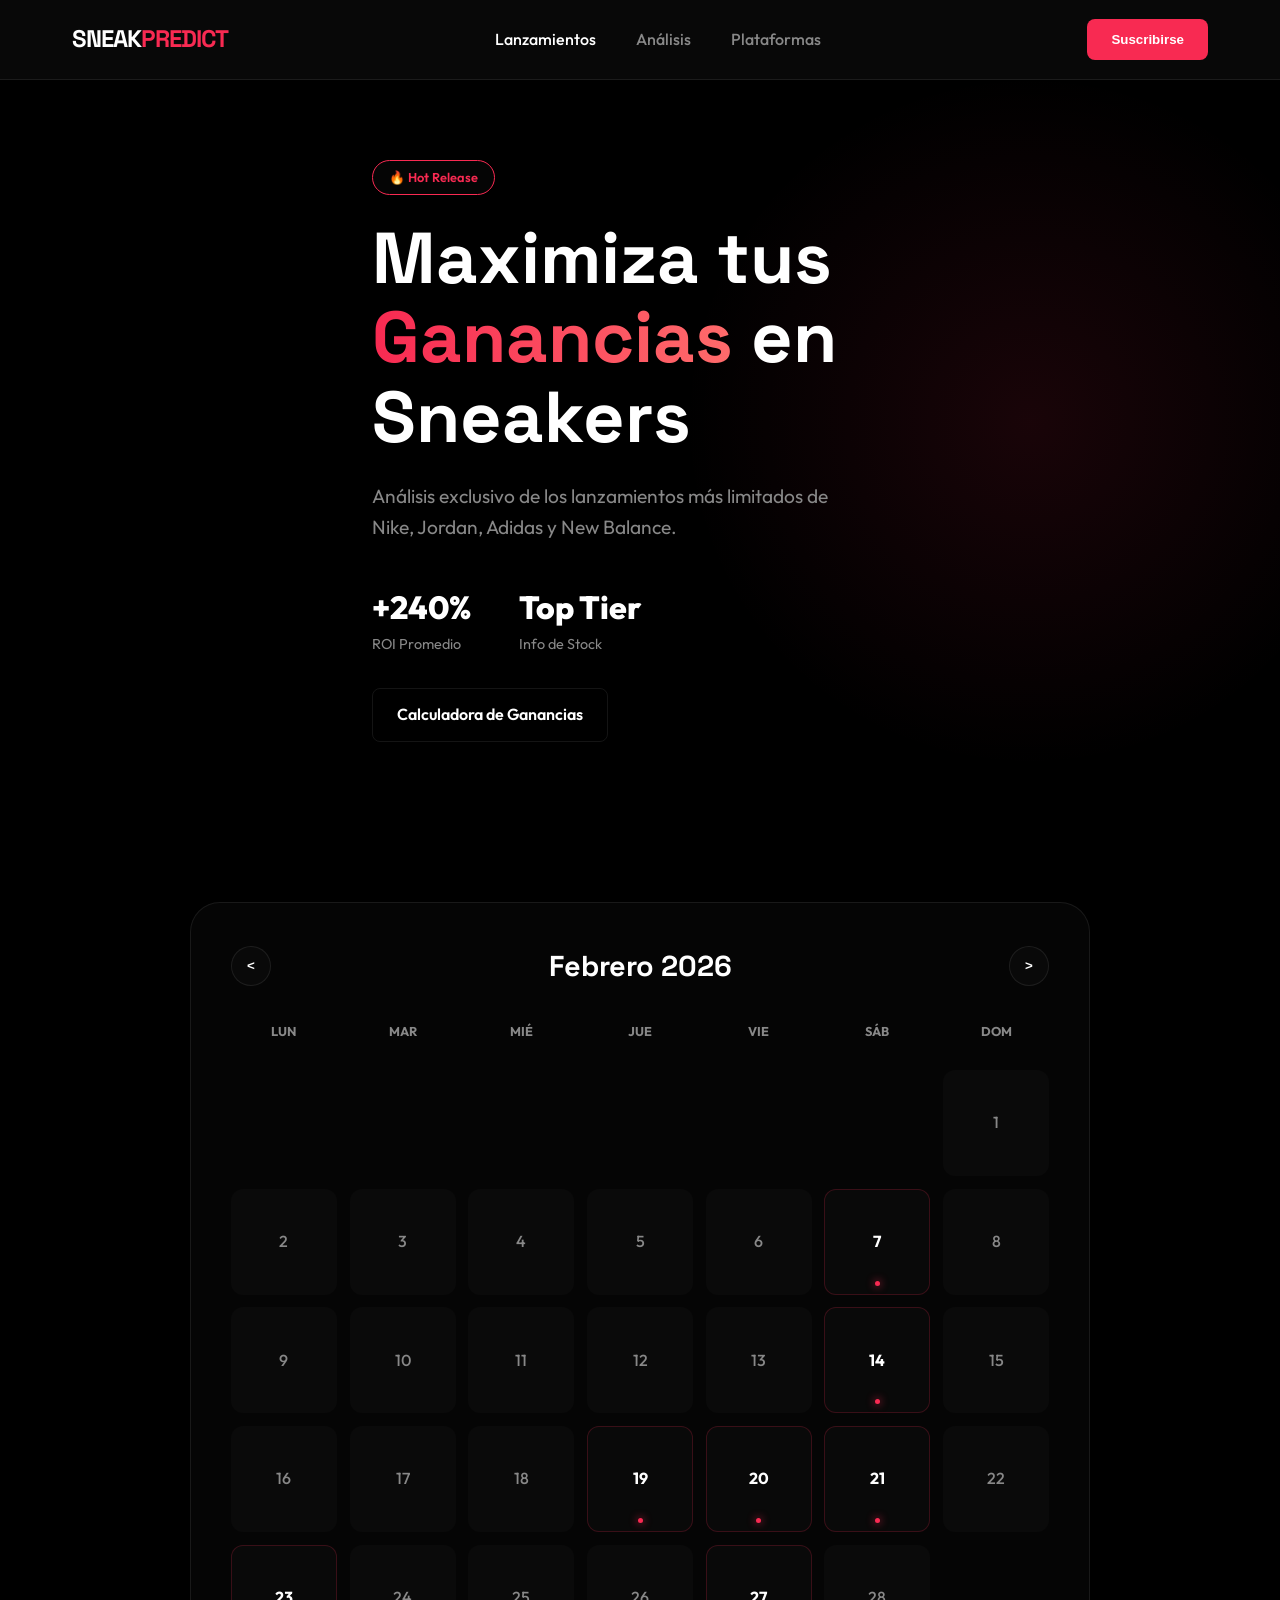
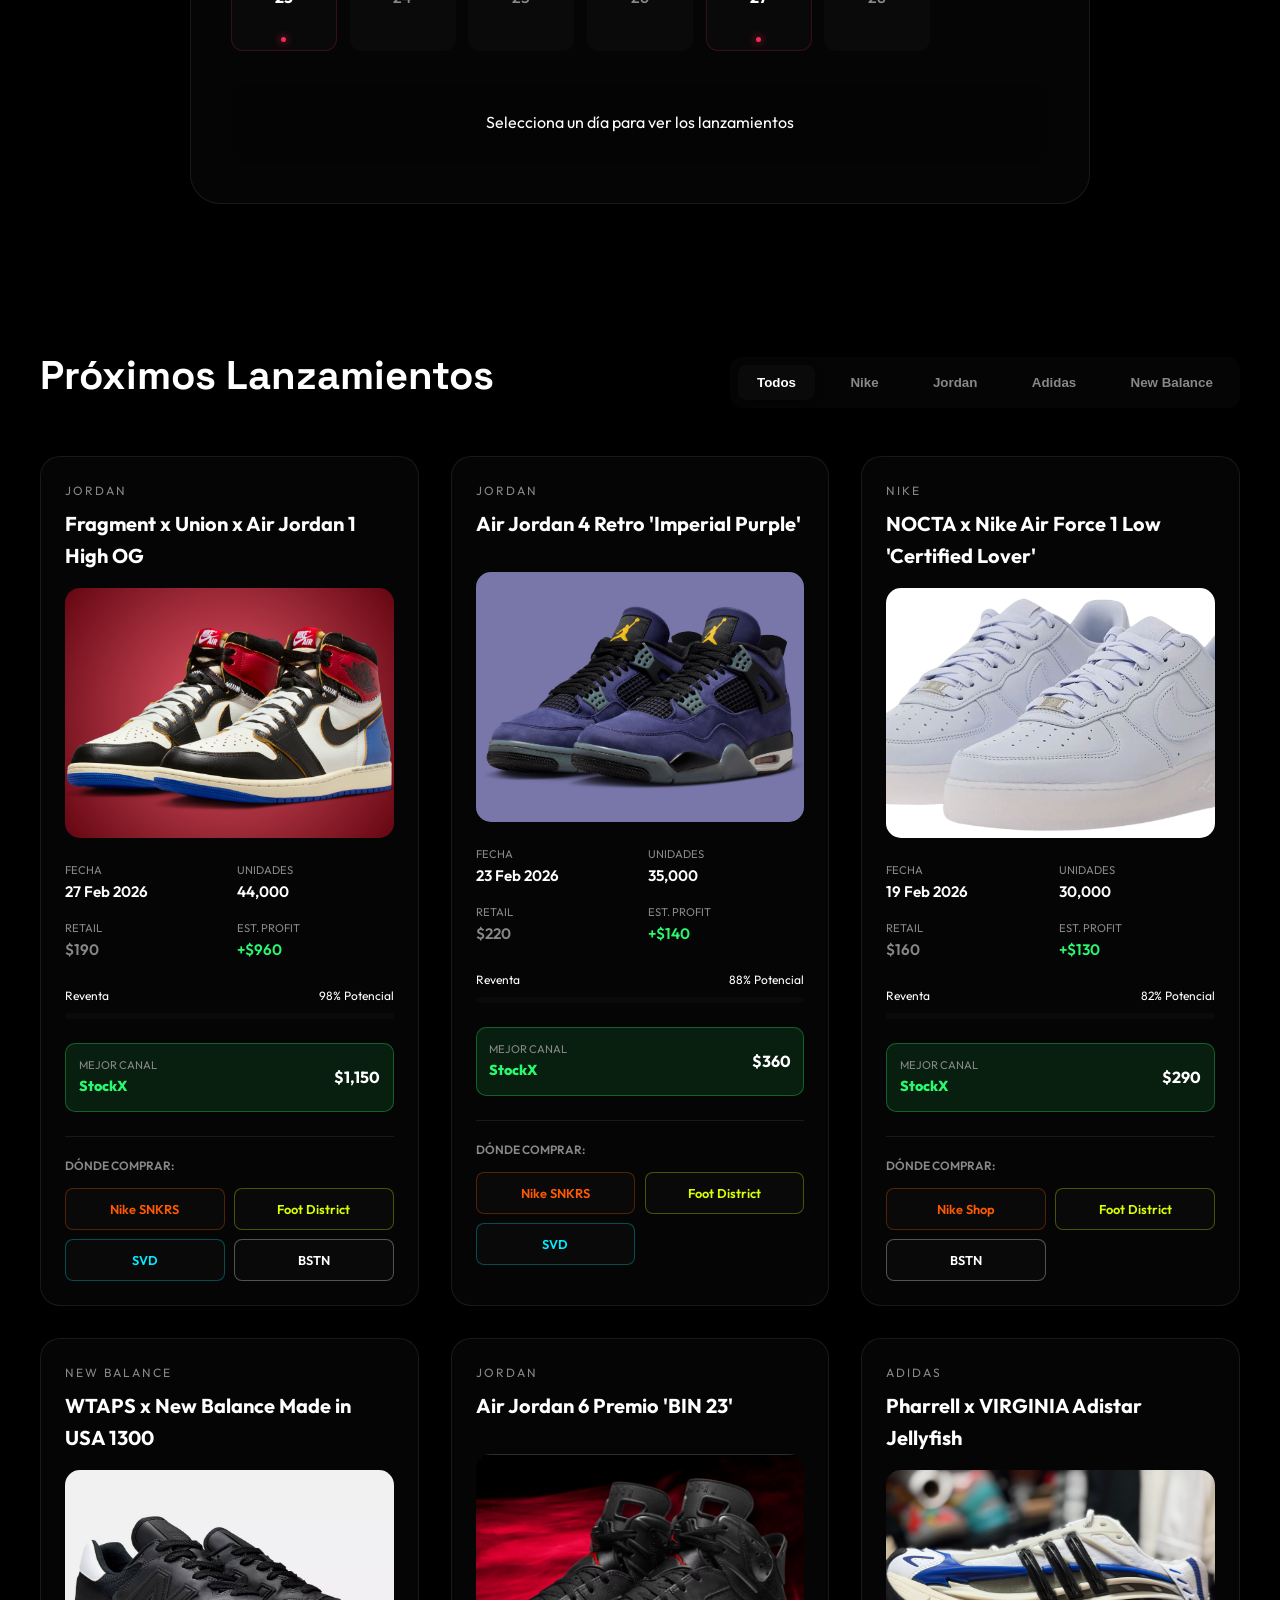
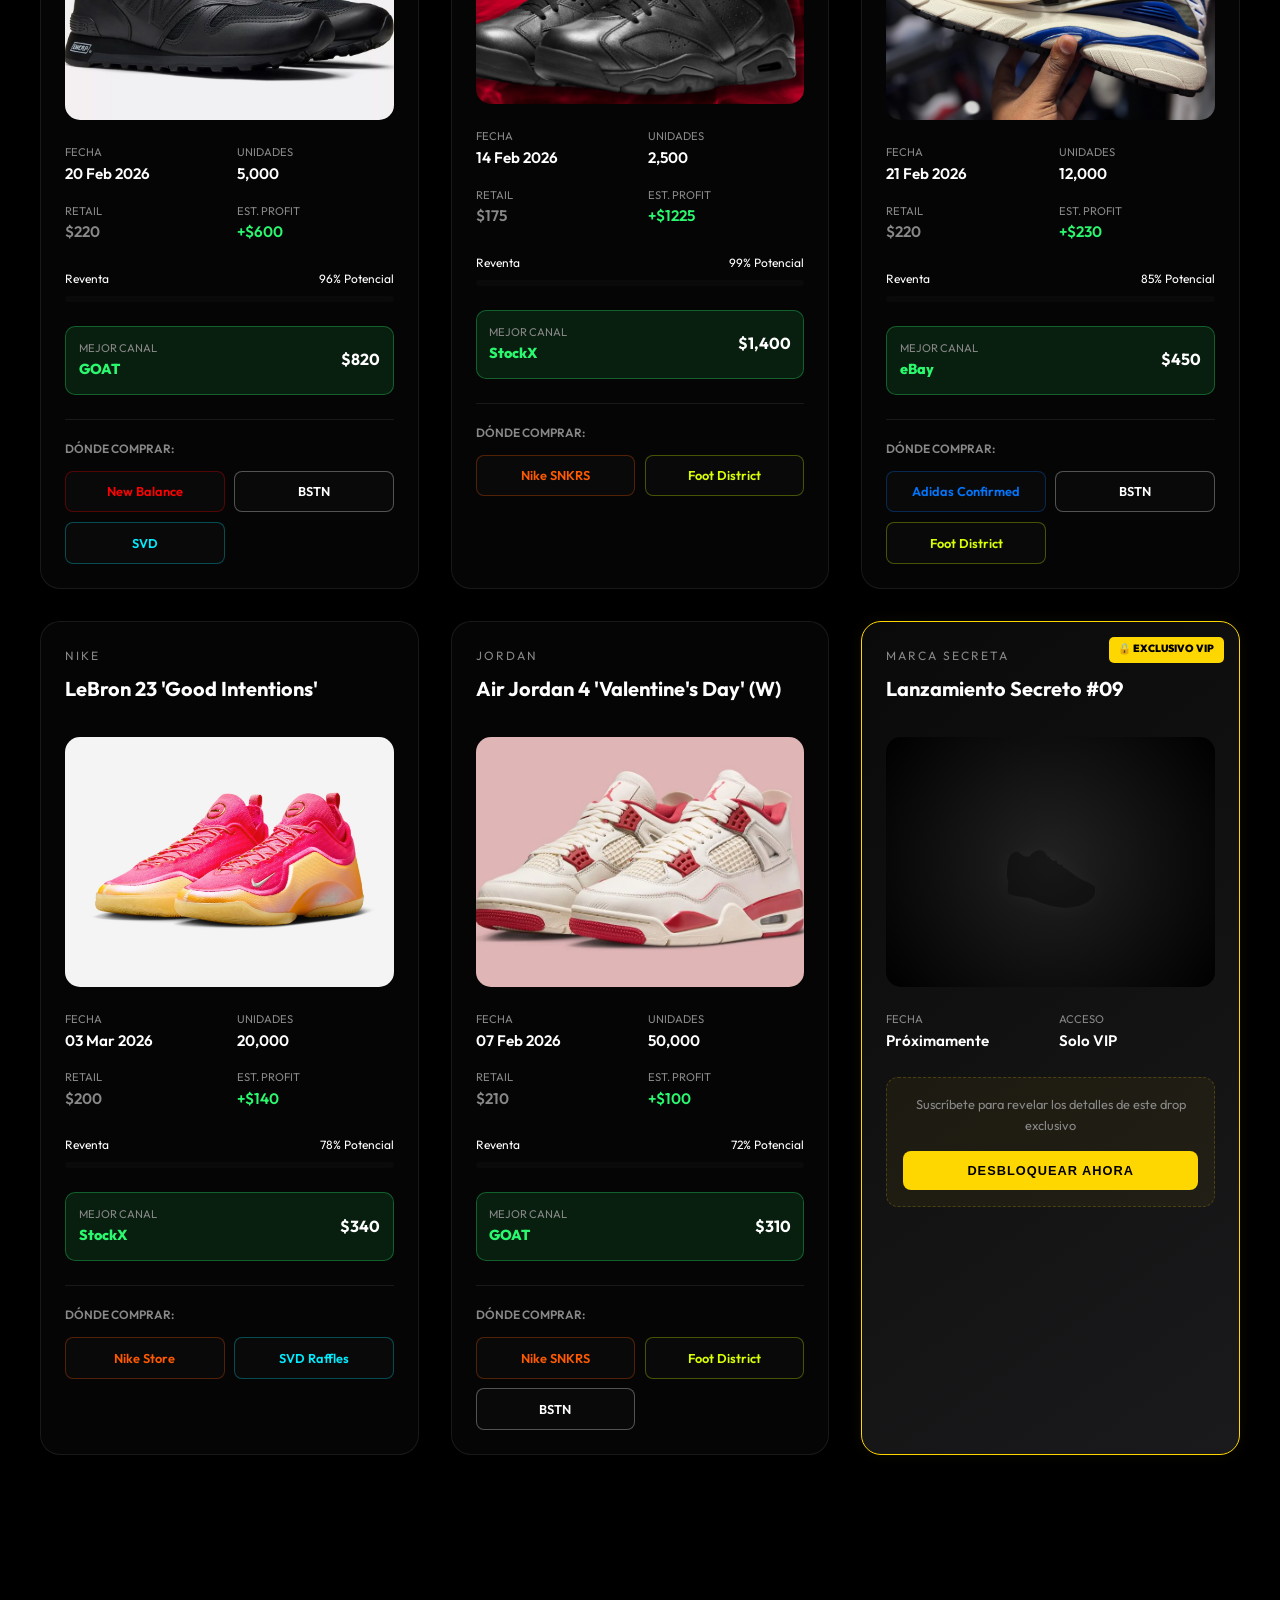
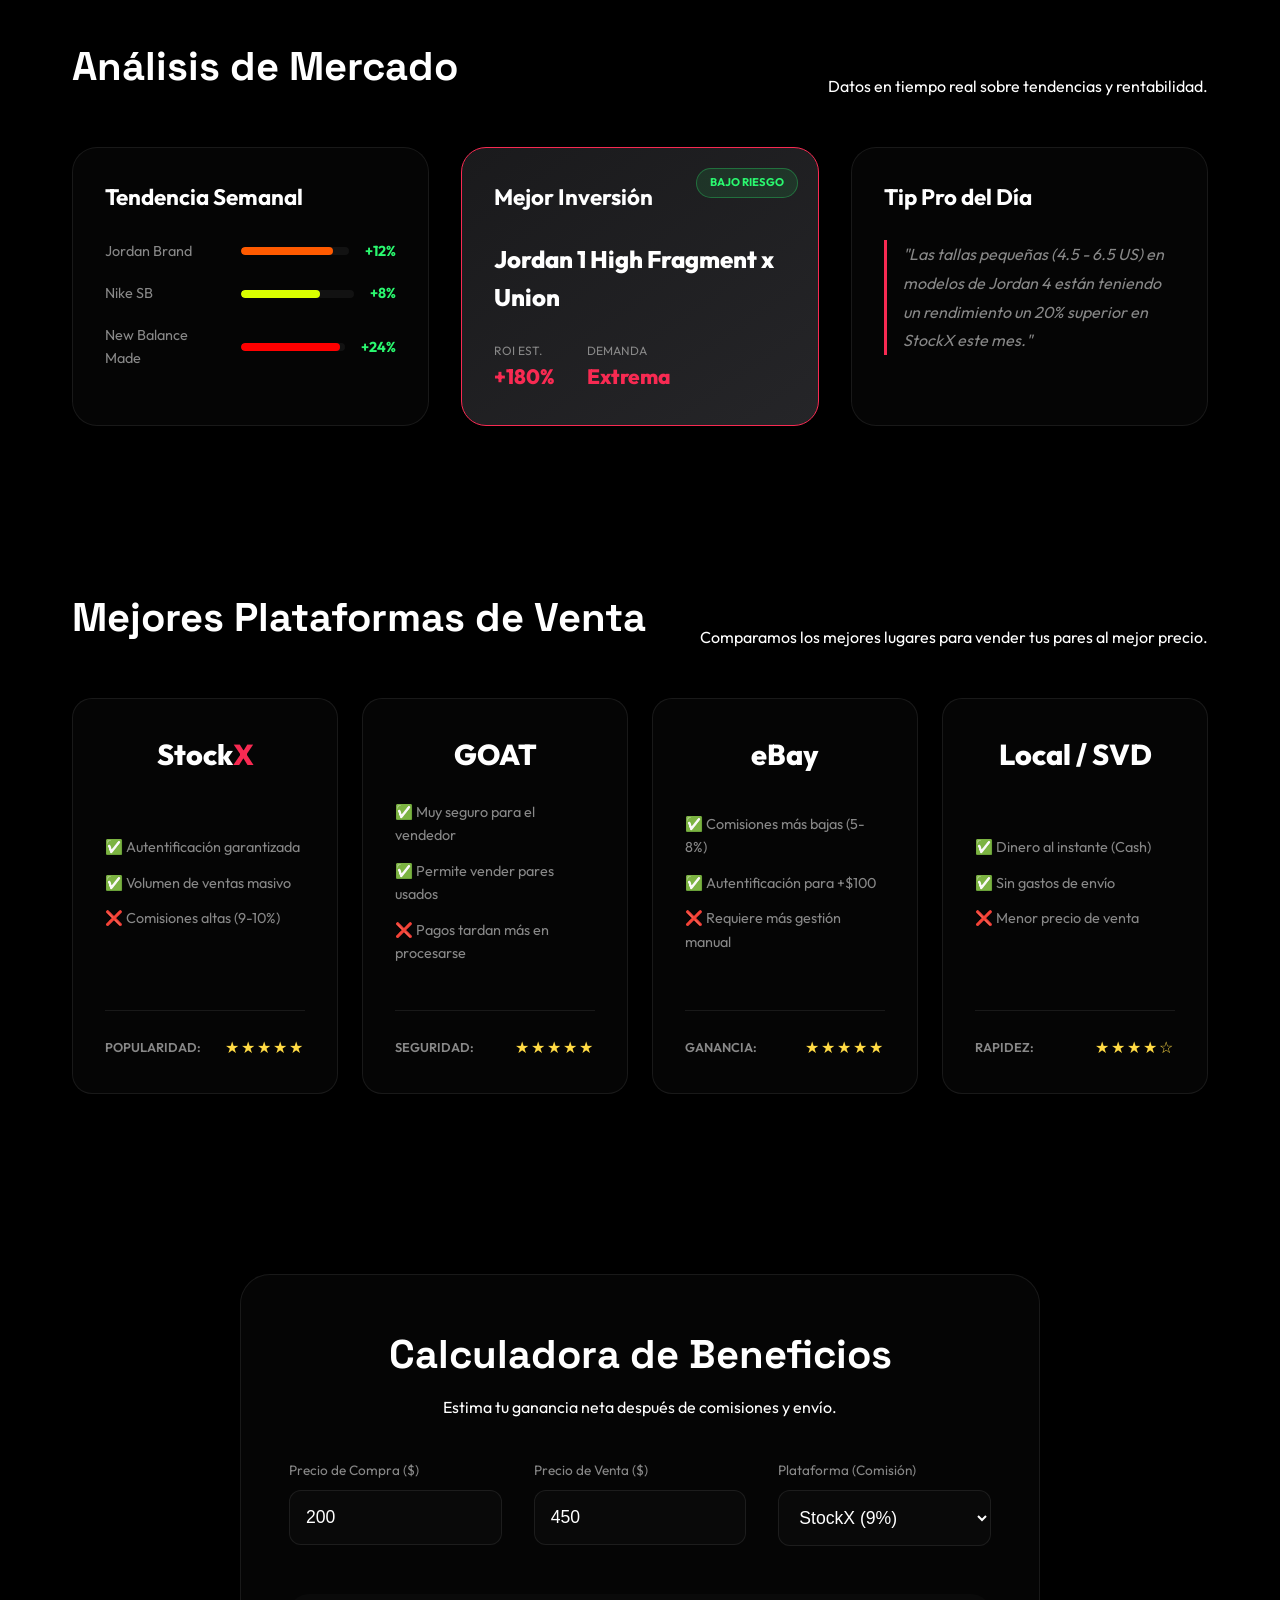
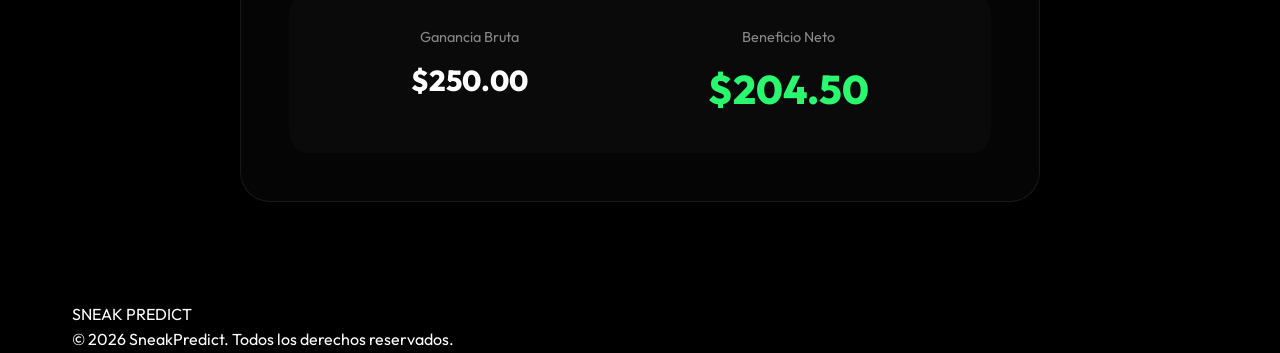
==== index.html @ 79703655 "Add files via upload" ====
<!DOCTYPE html>
<html lang="es">

<head>
    <meta charset="UTF-8">
    <meta name="viewport" content="width=device-width, initial-scale=1.0">
    <link rel="stylesheet" href="style.css?v=123">
    <link rel="preconnect" href="https://fonts.googleapis.com">
    <link rel="preconnect" href="https://fonts.gstatic.com" crossorigin>
    <link
        href="https://fonts.googleapis.com/css2?family=Outfit:wght@300;400;600;800&family=Space+Grotesk:wght@300;500;700&display=swap"
        rel="stylesheet">
</head>

<body>
    <header>
        <nav class="container">
            <div class="logo">SNEAK<span>PREDICT</span></div>
            <ul class="nav-links">
                <li><a href="#lanzamientos" class="active">Lanzamientos</a></li>
                <li><a href="#analisis">Análisis</a></li>
                <li><a href="#plataformas">Plataformas</a></li>
            </ul>
            <div class="header-actions">
                <button class="btn-primary">Suscribirse</button>
            </div>
        </nav>
    </header>

    <main>
        <section class="hero">
            <div class="container hero-content">
                <div class="badge">🔥 Hot Release</div>
                <h1>Maximiza tus <br><span>Ganancias</span> en Sneakers</h1>
                <p>Análisis exclusivo de los lanzamientos más limitados de Nike, Jordan, Adidas y New Balance.</p>
                <div class="hero-stats">
                    <div class="stat">
                        <span class="stat-value">+240%</span>
                        <span class="stat-label">ROI Promedio</span>
                    </div>
                    <div class="stat">
                        <span class="stat-value">Top Tier</span>
                        <span class="stat-label">Info de Stock</span>
                    </div>
                </div>
                <div class="hero-actions" style="margin-top: 2rem;">
                    <a href="#calculadora" class="btn-secondary">Calculadora de Ganancias</a>
                </div>
            </div>
            <div class="hero-image">
                <div class="glow-effect"></div>
            </div>
        </section>

        <section id="calendario" class="calendario container">
            <div class="calendar-wrapper">
                <div class="calendar-header">
                    <button id="prevMonth" class="cal-btn">&lt;</button>
                    <h2 id="monthDisplay">Febrero 2026</h2>
                    <button id="nextMonth" class="cal-btn">&gt;</button>
                </div>
                <div class="calendar-grid">
                    <div class="day-name">Lun</div>
                    <div class="day-name">Mar</div>
                    <div class="day-name">Mié</div>
                    <div class="day-name">Jue</div>
                    <div class="day-name">Vie</div>
                    <div class="day-name">Sáb</div>
                    <div class="day-name">Dom</div>
                    <!-- Los días se generarán dinámicamente -->
                    <div class="days-container" id="daysContainer"></div>
                </div>
                <div id="dayInfo" class="day-info">
                    <p>Selecciona un día para ver los lanzamientos</p>
                </div>
            </div>
        </section>

        <section id="lanzamientos" class="lanzamientos container">
            <div class="section-header">
                <h2>Próximos Lanzamientos</h2>
                <div class="filters">
                    <button class="filter-btn active" data-brand="all">Todos</button>
                    <button class="filter-btn" data-brand="nike">Nike</button>
                    <button class="filter-btn" data-brand="jordan">Jordan</button>
                    <button class="filter-btn" data-brand="adidas">Adidas</button>
                    <button class="filter-btn" data-brand="new-balance">New Balance</button>
                </div>
            </div>

            <div class="sneaker-grid" id="sneakerGrid">
                <!-- Los sneakers se cargarán mediante JS -->
            </div>
        </section>

        <section id="analisis" class="analisis container">
            <div class="section-header">
                <h2>Análisis de Mercado</h2>
                <p>Datos en tiempo real sobre tendencias y rentabilidad.</p>
            </div>
            <div class="analisis-grid">
                <div class="analisis-card">
                    <h3>Tendencia Semanal</h3>
                    <div class="trend-item">
                        <span>Jordan Brand</span>
                        <div class="trend-bar">
                            <div class="trend-fill" style="width: 85%; background: #ff5a00;"></div>
                        </div>
                        <span class="trend-pct">+12%</span>
                    </div>
                    <div class="trend-item">
                        <span>Nike SB</span>
                        <div class="trend-bar">
                            <div class="trend-fill" style="width: 70%; background: #daff00;"></div>
                        </div>
                        <span class="trend-pct">+8%</span>
                    </div>
                    <div class="trend-item">
                        <span>New Balance Made</span>
                        <div class="trend-bar">
                            <div class="trend-fill" style="width: 95%; background: #ff0000;"></div>
                        </div>
                        <span class="trend-pct">+24%</span>
                    </div>
                </div>

                <div class="analisis-card highlight">
                    <div class="risk-badge">Bajo Riesgo</div>
                    <h3>Mejor Inversión</h3>
                    <p class="investment-name">Jordan 1 High Fragment x Union</p>
                    <div class="investment-stats">
                        <div class="i-stat">
                            <span class="i-label">ROI Est.</span>
                            <span class="i-val">+180%</span>
                        </div>
                        <div class="i-stat">
                            <span class="i-label">Demanda</span>
                            <span class="i-val">Extrema</span>
                        </div>
                    </div>
                </div>

                <div class="analisis-card">
                    <h3>Tip Pro del Día</h3>
                    <p class="pro-tip">"Las tallas pequeñas (4.5 - 6.5 US) en modelos de Jordan 4 están teniendo un
                        rendimiento un 20% superior en StockX este mes."</p>
                </div>
            </div>
        </section>

        <section id="plataformas" class="plataformas container">
            <div class="section-header">
                <h2>Mejores Plataformas de Venta</h2>
                <p>Comparamos los mejores lugares para vender tus pares al mejor precio.</p>
            </div>
            <div class="platforms-grid">
                <div class="platform-card">
                    <div class="platform-logo">Stock<span>X</span></div>
                    <ul class="platform-features">
                        <li>✅ Autentificación garantizada</li>
                        <li>✅ Volumen de ventas masivo</li>
                        <li>❌ Comisiones altas (9-10%)</li>
                    </ul>
                    <div class="platform-rating">
                        <span>Popularidad:</span>
                        <div class="stars">★★★★★</div>
                    </div>
                </div>

                <div class="platform-card">
                    <div class="platform-logo">GOAT</div>
                    <ul class="platform-features">
                        <li>✅ Muy seguro para el vendedor</li>
                        <li>✅ Permite vender pares usados</li>
                        <li>❌ Pagos tardan más en procesarse</li>
                    </ul>
                    <div class="platform-rating">
                        <span>Seguridad:</span>
                        <div class="stars">★★★★★</div>
                    </div>
                </div>

                <div class="platform-card">
                    <div class="platform-logo">eBay</div>
                    <ul class="platform-features">
                        <li>✅ Comisiones más bajas (5-8%)</li>
                        <li>✅ Autentificación para +$100</li>
                        <li>❌ Requiere más gestión manual</li>
                    </ul>
                    <div class="platform-rating">
                        <span>Ganancia:</span>
                        <div class="stars">★★★★★</div>
                    </div>
                </div>

                <div class="platform-card">
                    <div class="platform-logo">Local / SVD</div>
                    <ul class="platform-features">
                        <li>✅ Dinero al instante (Cash)</li>
                        <li>✅ Sin gastos de envío</li>
                        <li>❌ Menor precio de venta</li>
                    </ul>
                    <div class="platform-rating">
                        <span>Rapidez:</span>
                        <div class="stars">★★★★☆</div>
                    </div>
                </div>
            </div>
        </section>

        <section id="calculadora" class="calculadora container">
            <div class="calculator-card">
                <div class="calc-header">
                    <h2>Calculadora de Beneficios</h2>
                    <p>Estima tu ganancia neta después de comisiones y envío.</p>
                </div>
                <div class="calc-body">
                    <div class="input-group">
                        <label>Precio de Compra ($)</label>
                        <input type="number" id="buyPrice" value="200">
                    </div>
                    <div class="input-group">
                        <label>Precio de Venta ($)</label>
                        <input type="number" id="sellPrice" value="450">
                    </div>
                    <div class="input-group">
                        <label>Plataforma (Comisión)</label>
                        <select id="platform">
                            <option value="0.09">StockX (9%)</option>
                            <option value="0.10">GOAT (10%)</option>
                            <option value="0.05">eBay (5%)</option>
                            <option value="0">Directo (0%)</option>
                        </select>
                    </div>
                    <div class="calc-result">
                        <div class="result-item">
                            <span class="res-label">Ganancia Bruta</span>
                            <span class="res-value" id="grossProfit">$250.00</span>
                        </div>
                        <div class="result-item highlight">
                            <span class="res-label">Beneficio Neto</span>
                            <span class="res-value" id="netProfit">$204.50</span>
                        </div>
                    </div>
                </div>
            </div>
        </section>
    </main>

    <!-- Modal de Suscripción VIP -->
    <div id="alertModal" class="modal">
        <div class="modal-content vip-modal">
            <span class="close-modal">&times;</span>
            <div class="vip-header">
                <div class="vip-badge">PREMIUM ACCESS</div>
                <h3>SneakPredict VIP</h3>
                <div class="vip-price">9,99€<span>/mes</span></div>
            </div>

            <div class="vip-benefits">
                <div class="benefit-item">
                    <span class="benefit-icon">🔓</span>
                    <div class="benefit-text">
                        <strong>Drops Secretos</strong>
                        <p>Desbloquea todos los lanzamientos exclusivos y de edición limitada.</p>
                    </div>
                </div>
                <div class="benefit-item">
                    <span class="benefit-icon">⚡</span>
                    <div class="benefit-text">
                        <strong>Alertas Prioritarias</strong>
                        <p>Notificaciones 15 min antes del drop y alertas de restock inmediato.</p>
                    </div>
                </div>
                <div class="benefit-item">
                    <span class="benefit-icon">📈</span>
                    <div class="benefit-text">
                        <strong>Análisis de Reventa</strong>
                        <p>Predicciones de precio basadas en datos de StockX y GOAT.</p>
                    </div>
                </div>
            </div>

            <form id="alertForm" class="vip-form">
                <input type="email" placeholder="Tu correo electrónico principal" required>
                <p class="form-disclaimer">Al hacer clic, serás redirigido a la pasarela de pago segura.</p>
                <button type="submit" class="btn-primary vip-btn">Suscribirse y Pagar 9.99€</button>
            </form>

            <div class="payment-methods">
                <span>Paga de forma segura con:</span>
                <div class="payment-icons">💳 PayPal · Stripe · Visa</div>
            </div>
        </div>
    </div>

    <footer class="container">
        <div class="footer-content">
            <div class="footer-logo">SNEAK PREDICT</div>
            <p>&copy; 2026 SneakPredict. Todos los derechos reservados.</p>
    </footer>
    <script src="script.js?v=123"></script>


</body>

</html>
---- style.css ----
:root {
    --primary: #f82a52;
    --bg-dark: #000000;
    --bg-card: #050505;
    --text-main: #ffffff;
    --text-muted: #888888;
    --border: rgba(255, 255, 255, 0.08);
    --glass: rgba(255, 255, 255, 0.02);
    --accent-glow: rgba(248, 42, 82, 0.1);
}

* {
    margin: 0;
    padding: 0;
    box-sizing: border-box;
}

body {
    font-family: 'Outfit', sans-serif;
    background-color: var(--bg-dark);
    color: var(--text-main);
    line-height: 1.6;
    overflow-x: hidden;
}

h1,
h2,
.logo {
    font-family: 'Space Grotesk', sans-serif;
    font-weight: 800;
}

.container {
    max-width: 1200px;
    margin: 0 auto;
    padding: 0 2rem;
}

/* Header & Nav */
header {
    height: 80px;
    display: flex;
    align-items: center;
    position: fixed;
    top: 0;
    width: 100%;
    z-index: 1000;
    background: rgba(10, 10, 11, 0.8);
    backdrop-filter: blur(10px);
    border-bottom: 1px solid var(--border);
}

nav {
    display: flex;
    justify-content: space-between;
    align-items: center;
    width: 100%;
}

.logo {
    font-size: 1.5rem;
    letter-spacing: -1px;
}

.logo span {
    color: var(--primary);
}

.nav-links {
    list-style: none;
    display: flex;
    gap: 2.5rem;
}

.nav-links a {
    text-decoration: none;
    color: var(--text-muted);
    font-weight: 500;
    transition: color 0.3s ease;
}

.nav-links a:hover,
.nav-links a.active {
    color: var(--text-main);
}

.btn-primary {
    background: var(--primary);
    color: white;
    border: none;
    padding: 0.8rem 1.5rem;
    border-radius: 8px;
    font-weight: 600;
    cursor: pointer;
    transition: transform 0.3s ease, box-shadow 0.3s ease;
}

.btn-primary:hover {
    transform: translateY(-2px);
    box-shadow: 0 10px 20px var(--accent-glow);
}

.btn-secondary {
    display: inline-block;
    background: transparent;
    color: var(--text-main);
    border: 1px solid var(--border);
    padding: 0.8rem 1.5rem;
    border-radius: 8px;
    font-weight: 600;
    cursor: pointer;
    text-decoration: none;
    transition: all 0.3s ease;
}

.btn-secondary:hover {
    background: var(--glass);
    border-color: var(--text-main);
}

/* Hero Section */
.hero {
    padding: 160px 0 100px;
    display: flex;
    align-items: center;
    justify-content: space-between;
    min-height: 80vh;
    position: relative;
}

.hero-content {
    max-width: 600px;
    z-index: 2;
}

.badge {
    display: inline-block;
    background: var(--glass);
    padding: 0.4rem 1rem;
    border-radius: 50px;
    font-size: 0.8rem;
    font-weight: 600;
    color: var(--primary);
    margin-bottom: 1.5rem;
    border: 1px solid var(--primary);
}

.hero h1 {
    font-size: 4.5rem;
    line-height: 1.1;
    margin-bottom: 1.5rem;
}

.hero h1 span {
    background: linear-gradient(90deg, var(--primary), #ff6b6b);
    -webkit-background-clip: text;
    background-clip: text;
    -webkit-text-fill-color: transparent;
}

.hero p {
    font-size: 1.2rem;
    color: var(--text-muted);
    margin-bottom: 2.5rem;
    max-width: 500px;
}

.hero-stats {
    display: flex;
    gap: 3rem;
}

.stat {
    display: flex;
    flex-direction: column;
}

.stat-value {
    font-size: 2rem;
    font-weight: 800;
    color: var(--text-main);
}

.stat-label {
    font-size: 0.9rem;
    color: var(--text-muted);
}

.hero-image {
    position: absolute;
    right: -100px;
    top: 50%;
    transform: translateY(-50%);
    width: 700px;
    height: 700px;
    background: radial-gradient(circle, var(--accent-glow) 0%, transparent 70%);
    pointer-events: none;
    z-index: 1;
}

/* Releases Section */
.lanzamientos {
    padding: 100px 0;
}

.section-header {
    display: flex;
    justify-content: space-between;
    align-items: flex-end;
    margin-bottom: 3rem;
}

.section-header h2 {
    font-size: 2.5rem;
}

.filters {
    display: flex;
    gap: 1rem;
    background: var(--bg-card);
    padding: 0.5rem;
    border-radius: 12px;
}

.filter-btn {
    background: transparent;
    border: none;
    color: var(--text-muted);
    padding: 0.6rem 1.2rem;
    border-radius: 8px;
    cursor: pointer;
    font-weight: 600;
    transition: all 0.3s ease;
}

.filter-btn.active {
    background: var(--glass);
    color: var(--text-main);
    box-shadow: 0 4px 10px rgba(0, 0, 0, 0.3);
}

/* Sneaker Grid */
.sneaker-grid {
    display: grid;
    grid-template-columns: repeat(auto-fill, minmax(300px, 1fr));
    gap: 2rem;
}

.sneaker-card {
    background: var(--bg-card);
    border: 1px solid var(--border);
    border-radius: 20px;
    padding: 1.5rem;
    transition: transform 0.3s ease, border-color 0.3s ease;
    cursor: pointer;
    position: relative;
    overflow: hidden;
}

.sneaker-card:hover {
    transform: translateY(-10px);
    border-color: var(--primary);
}

.sneaker-brand {
    font-size: 0.75rem;
    text-transform: uppercase;
    letter-spacing: 2px;
    color: var(--text-muted);
    margin-bottom: 0.5rem;
    display: block;
}

.sneaker-card h3 {
    font-size: 1.25rem;
    margin-bottom: 1rem;
    min-height: 3rem;
}

.sneaker-img-container {
    width: 100%;
    height: 250px;
    border-radius: 15px;
    margin-bottom: 1.5rem;
    overflow: hidden;
    background: #080808;
    display: flex;
    align-items: center;
    justify-content: center;
}

.sneaker-img {
    width: 100%;
    height: 100%;
    object-fit: cover;
    transition: transform 0.5s ease;
}

.sneaker-card:hover .sneaker-img {
    transform: scale(1.1);
}

.sneaker-info {
    display: grid;
    grid-template-columns: 1fr 1fr;
    gap: 1rem;
    margin-bottom: 1.5rem;
}

.info-item {
    display: flex;
    flex-direction: column;
}

.info-label {
    font-size: 0.7rem;
    color: var(--text-muted);
    text-transform: uppercase;
}

.info-value {
    font-size: 0.95rem;
    font-weight: 600;
}

.reventa-meter {
    margin-bottom: 1.5rem;
}

.meter-labels {
    display: flex;
    justify-content: space-between;
    font-size: 0.75rem;
    margin-bottom: 0.5rem;
}

.meter-bar {
    height: 6px;
    background: var(--glass);
    border-radius: 10px;
    overflow: hidden;
}

.meter-fill {
    height: 100%;
    background: linear-gradient(90deg, var(--secondary), var(--primary));
    width: 0%;
    transition: width 1s cubic-bezier(0.175, 0.885, 0.32, 1.275);
}

.best-price {
    background: rgba(42, 248, 111, 0.1);
    border: 1px solid rgba(42, 248, 111, 0.3);
    padding: 0.8rem;
    border-radius: 10px;
    display: flex;
    justify-content: space-between;
    align-items: center;
}

.best-price .market {
    color: #2af86f;
    font-weight: 800;
    font-size: 0.9rem;
}

.best-price .price-tag {
    font-weight: 700;
}

/* Animations */
@keyframes fadeInUp {
    from {
        opacity: 0;
        transform: translateY(30px);
    }

    to {
        opacity: 1;
        transform: translateY(0);
    }
}

.sneaker-card {
    animation: fadeInUp 0.6s ease both;
}

.store-links-container {
    margin-top: 1.5rem;
    padding-top: 1.2rem;
    border-top: 1px solid var(--border);
}

.links-title {
    display: block;
    font-size: 0.75rem;
    color: var(--text-muted);
    margin-bottom: 0.8rem;
    text-transform: uppercase;
    font-weight: 600;
}

.links-grid {
    display: grid;
    grid-template-columns: 1fr 1fr;
    gap: 0.6rem;
}

.store-link {
    display: flex;
    align-items: center;
    justify-content: center;
    background: var(--glass);
    color: var(--text-main);
    text-decoration: none;
    padding: 0.6rem;
    border-radius: 8px;
    font-size: 0.8rem;
    font-weight: 600;
    border: 1px solid var(--border);
    transition: all 0.3s ease;
}

.store-link:hover {
    background: var(--primary);
    border-color: var(--primary);
    transform: translateY(-2px);
    color: white;
}

/* Colores específicos por tienda */
.link-nike {
    color: #ff5a00;
    border-color: rgba(255, 90, 0, 0.3);
}

.link-foot {
    color: #daff00;
    border-color: rgba(218, 255, 0, 0.3);
}

.link-svd {
    color: #00ecff;
    border-color: rgba(0, 236, 255, 0.3);
}

.link-bstn {
    color: #ffffff;
    border-color: rgba(255, 255, 255, 0.3);
}

.link-new {
    color: #ff0000;
    border-color: rgba(255, 0, 0, 0.3);
}

.link-adidas {
    color: #0076ff;
    border-color: rgba(0, 118, 255, 0.3);
}

.link-end {
    color: #ff00ff;
    border-color: rgba(255, 0, 255, 0.3);
}

.store-link:hover {
    background: currentColor;
    color: black !important;
    border-color: transparent;
}

/* Calendario Section */
.calendario {
    padding: 60px 2rem 40px;
}

.calendar-wrapper {
    background: var(--bg-card);
    border: 1px solid var(--border);
    border-radius: 30px;
    padding: 2.5rem;
    max-width: 900px;
    margin: 0 auto;
    box-shadow: 0 15px 35px rgba(0, 0, 0, 0.3);
}

.calendar-header {
    display: flex;
    justify-content: space-between;
    align-items: center;
    margin-bottom: 2rem;
}

.calendar-header h2 {
    font-size: 1.8rem;
    color: var(--text-main);
}

.cal-btn {
    background: var(--glass);
    border: 1px solid var(--border);
    color: var(--text-main);
    width: 40px;
    height: 40px;
    border-radius: 50%;
    cursor: pointer;
    font-weight: 700;
    transition: all 0.3s ease;
}

.cal-btn:hover {
    background: var(--primary);
    border-color: var(--primary);
}

.calendar-grid {
    display: grid;
    grid-template-columns: repeat(7, 1fr);
    gap: 0.8rem;
    text-align: center;
}

.day-name {
    font-size: 0.8rem;
    font-weight: 700;
    color: var(--text-muted);
    text-transform: uppercase;
    padding-bottom: 1rem;
}

.days-container {
    display: contents;
}

.calendar-day {
    position: relative;
    aspect-ratio: 1;
    display: flex;
    align-items: center;
    justify-content: center;
    background: rgba(255, 255, 255, 0.02);
    border-radius: 12px;
    font-weight: 500;
    color: var(--text-muted);
    cursor: pointer;
    transition: all 0.2s ease;
    border: 1px solid transparent;
}

.calendar-day:hover {
    background: var(--glass);
    color: var(--text-main);
}

.calendar-day.has-drop {
    color: var(--text-main);
    font-weight: 700;
    border-color: rgba(248, 42, 82, 0.2);
}

.calendar-day.has-drop::after {
    content: '';
    position: absolute;
    bottom: 8px;
    width: 5px;
    height: 5px;
    background: var(--primary);
    border-radius: 50%;
    box-shadow: 0 0 8px var(--primary);
}

.calendar-day.active {
    background: var(--primary);
    color: white;
    box-shadow: 0 8px 15px var(--accent-glow);
}

.calendar-day.empty {
    background: transparent;
    cursor: default;
}

.day-info {
    margin-top: 2rem;
    padding: 1.5rem;
    background: rgba(0, 0, 0, 0.2);
    border-radius: 15px;
    text-align: center;
    min-height: 80px;
    display: flex;
    align-items: center;
    justify-content: center;
}

.drop-item-mini {
    display: flex;
    align-items: center;
    gap: 1rem;
    padding: 0.5rem;
    text-align: left;
    width: 100%;
}

.drop-item-mini .brand-dot {
    width: 10px;
    height: 10px;
    border-radius: 50%;
    flex-shrink: 0;
}

.drop-item-mini span {
    font-size: 0.95rem;
    font-weight: 600;
}

/* Analisis Section */
.analisis {
    padding: 80px 2rem;
}

.analisis-grid {
    display: grid;
    grid-template-columns: repeat(auto-fit, minmax(300px, 1fr));
    gap: 2rem;
}

.analisis-card {
    background: var(--bg-card);
    border: 1px solid var(--border);
    border-radius: 25px;
    padding: 2rem;
    position: relative;
    overflow: hidden;
}

.analisis-card h3 {
    font-size: 1.4rem;
    margin-bottom: 1.5rem;
}

/* Tendencias */
.trend-item {
    display: flex;
    align-items: center;
    gap: 1rem;
    margin-bottom: 1.2rem;
}

.trend-item span:first-child {
    width: 120px;
    font-size: 0.9rem;
    color: var(--text-muted);
}

.trend-bar {
    flex-grow: 1;
    height: 8px;
    background: rgba(255, 255, 255, 0.05);
    border-radius: 10px;
    overflow: hidden;
}

.trend-fill {
    height: 100%;
    border-radius: 10px;
}

.trend-pct {
    font-weight: 700;
    color: #2af86f;
    font-size: 0.9rem;
}

/* Inversión Destacada */
.analisis-card.highlight {
    background: linear-gradient(145deg, #1a1a1c, #252528);
    border-color: var(--primary);
}

.risk-badge {
    position: absolute;
    top: 20px;
    right: 20px;
    background: rgba(42, 248, 111, 0.1);
    color: #2af86f;
    padding: 0.3rem 0.8rem;
    border-radius: 50px;
    font-size: 0.7rem;
    font-weight: 700;
    text-transform: uppercase;
    border: 1px solid rgba(42, 248, 111, 0.3);
}

.investment-name {
    font-size: 1.5rem;
    font-weight: 800;
    margin-bottom: 1.5rem;
    color: var(--text-main);
}

.investment-stats {
    display: flex;
    gap: 2rem;
}

.i-stat {
    display: flex;
    flex-direction: column;
}

.i-label {
    font-size: 0.75rem;
    color: var(--text-muted);
    text-transform: uppercase;
}

.i-val {
    font-size: 1.3rem;
    font-weight: 800;
    color: var(--primary);
}

/* Tip Pro */
.pro-tip {
    font-style: italic;
    color: var(--text-muted);
    line-height: 1.8;
    border-left: 3px solid var(--primary);
    padding-left: 1rem;
}

/* Plataformas Section */
.plataformas {
    padding: 80px 2rem;
    background: rgba(0, 0, 0, 0.1);
}

.platforms-grid {
    display: grid;
    grid-template-columns: repeat(auto-fit, minmax(250px, 1fr));
    gap: 1.5rem;
    margin-top: 3rem;
}

.platform-card {
    background: var(--bg-card);
    border: 1px solid var(--border);
    border-radius: 20px;
    padding: 2rem;
    transition: all 0.3s ease;
    display: flex;
    flex-direction: column;
    justify-content: space-between;
}

.platform-card:hover {
    border-color: var(--primary);
    transform: translateY(-10px);
    box-shadow: 0 10px 30px rgba(0, 0, 0, 0.4);
}

.platform-logo {
    font-size: 1.8rem;
    font-weight: 800;
    margin-bottom: 1.5rem;
    color: var(--text-main);
    text-align: center;
}

.platform-logo span {
    color: var(--primary);
}

.platform-features {
    list-style: none;
    margin-bottom: 2rem;
}

.platform-features li {
    font-size: 0.9rem;
    margin-bottom: 0.8rem;
    color: var(--text-muted);
}

.platform-rating {
    border-top: 1px solid var(--border);
    padding-top: 1.5rem;
    display: flex;
    justify-content: space-between;
    align-items: center;
}

.platform-rating span {
    font-size: 0.8rem;
    color: var(--text-muted);
    text-transform: uppercase;
    font-weight: 600;
}

.stars {
    color: #ffda44;
    letter-spacing: 2px;
}

/* Calculadora Section */
.calculadora {
    padding: 100px 2rem;
    display: flex;
    justify-content: center;
}

.calculator-card {
    background: var(--bg-card);
    border: 1px solid var(--border);
    border-radius: 30px;
    padding: 3rem;
    width: 100%;
    max-width: 800px;
    box-shadow: 0 20px 40px rgba(0, 0, 0, 0.5);
}

.calc-header {
    margin-bottom: 2.5rem;
    text-align: center;
}

.calc-header h2 {
    font-size: 2.5rem;
    margin-bottom: 0.5rem;
}

.calc-body {
    display: grid;
    grid-template-columns: repeat(auto-fit, minmax(200px, 1fr));
    gap: 2rem;
}

.input-group {
    display: flex;
    flex-direction: column;
    gap: 0.5rem;
}

.input-group label {
    font-size: 0.85rem;
    color: var(--text-muted);
}

.input-group input,
.input-group select {
    background: var(--glass);
    border: 1px solid var(--border);
    color: var(--text-main);
    padding: 1rem;
    border-radius: 12px;
    font-size: 1.1rem;
    outline: none;
    transition: border-color 0.3s ease;
}

.input-group input:focus {
    border-color: var(--primary);
}

.calc-result {
    grid-column: 1 / -1;
    background: rgba(255, 255, 255, 0.02);
    border-radius: 20px;
    padding: 2rem;
    display: flex;
    justify-content: space-around;
    margin-top: 1rem;
}

.result-item {
    text-align: center;
}

.result-item.highlight .res-value {
    color: #2af86f;
    font-size: 2.5rem;
}

.res-label {
    display: block;
    font-size: 0.9rem;
    color: var(--text-muted);
    margin-bottom: 0.5rem;
}

.res-value {
    font-size: 1.8rem;
    font-weight: 800;
}

/* Modal */
.modal {
    display: none;
    position: fixed;
    z-index: 2000;
    left: 0;
    top: 0;
    width: 100%;
    height: 100%;
    background: rgba(0, 0, 0, 0.8);
    backdrop-filter: blur(5px);
    align-items: center;
    justify-content: center;
}

.modal-content {
    background: var(--bg-card);
    padding: 3rem;
    border-radius: 25px;
    border: 1px solid var(--border);
    max-width: 500px;
    width: 90%;
    position: relative;
    animation: fadeInUp 0.4s ease;
}

.close-modal {
    position: absolute;
    right: 20px;
    top: 20px;
    font-size: 2rem;
    cursor: pointer;
    color: var(--text-muted);
}

.modal-content h3 {
    font-size: 2rem;
    margin-bottom: 1rem;
}

#alertForm {
    display: flex;
    flex-direction: column;
    gap: 1.2rem;
    margin-top: 2rem;
}

#alertForm input,
#alertForm select {
    background: var(--glass);
    border: 1px solid var(--border);
    padding: 1rem;
    border-radius: 12px;
    color: white;
}

/* Responsive */
@media (max-width: 968px) {
    .hero h1 {
        font-size: 3.5rem;
    }

    .hero-image {
        display: none;
    }

    .nav-links {
        display: none;
    }

    .calc-body {
        grid-template-columns: 1fr;
    }
}

/* Estilos para Tarjetas Exclusivas */
.exclusive-card {
    background: linear-gradient(145deg, #0a0a0a, #1a1a1c) !important;
    border-color: #ffd700 !important;
    /* Dorado para suscripción */
    box-shadow: 0 0 15px rgba(255, 215, 0, 0.05);
}

.exclusive-card:hover {
    border-color: #ffd700 !important;
    box-shadow: 0 0 25px rgba(255, 215, 0, 0.15);
}

.exclusive-badge {
    position: absolute;
    top: 15px;
    right: 15px;
    background: gold;
    color: black;
    font-size: 0.65rem;
    font-weight: 900;
    padding: 0.3rem 0.6rem;
    border-radius: 5px;
    z-index: 10;
}

.exclusive-bg {
    background: radial-gradient(circle, #222 0%, #000 100%) !important;
    position: relative;
    display: flex;
    align-items: center;
    justify-content: center;
}

.secret-shoe-icon {
    font-size: 5rem;
    filter: brightness(0) drop-shadow(0 0 10px rgba(255, 255, 255, 0.1));
    opacity: 0.3;
}

.exclusive-overlay {
    margin-top: 1.5rem;
    padding: 1rem;
    background: rgba(255, 215, 0, 0.05);
    border-radius: 12px;
    text-align: center;
    border: 1px dashed rgba(255, 215, 0, 0.2);
}

.exclusive-overlay p {
    font-size: 0.8rem;
    color: var(--text-muted);
    margin-bottom: 1rem;
}

.sub-trigger {
    width: 100%;
    background: gold !important;
    color: black !important;
    text-transform: uppercase;
    font-size: 0.8rem;
    letter-spacing: 1px;
    font-weight: 800;
    padding: 12px;
    border-radius: 8px;
    border: none;
    cursor: pointer;
    transition: transform 0.3s ease;
}

.sub-trigger:hover {
    transform: scale(1.02);
    box-shadow: 0 5px 15px rgba(255, 215, 0, 0.3);
}

.vip-modal {
    max-width: 450px !important;
    padding: 3rem 2rem !important;
}

.vip-header {
    text-align: center;
    margin-bottom: 2rem;
}

.vip-badge {
    background: gold;
    color: black;
    display: inline-block;
    padding: 0.3rem 0.8rem;
    border-radius: 50px;
    font-size: 0.7rem;
    font-weight: 800;
    margin-bottom: 1rem;
}

.vip-price {
    font-size: 3rem;
    font-weight: 800;
    color: white;
    margin-top: 0.5rem;
}

.vip-price span {
    font-size: 1rem;
    color: var(--text-muted);
}

.vip-benefits {
    display: flex;
    flex-direction: column;
    gap: 1.5rem;
    margin-bottom: 2rem;
}

.benefit-item {
    display: flex;
    gap: 1rem;
    align-items: flex-start;
}

.benefit-icon {
    font-size: 1.5rem;
    background: var(--glass);
    width: 45px;
    height: 45px;
    display: flex;
    align-items: center;
    justify-content: center;
    border-radius: 10px;
    flex-shrink: 0;
}

.benefit-text strong {
    display: block;
    color: white;
    font-size: 1rem;
    margin-bottom: 0.2rem;
}

.benefit-text p {
    font-size: 0.85rem;
    color: var(--text-muted);
    line-height: 1.4;
}

.vip-form input {
    width: 100%;
    padding: 1rem;
    background: #111;
    border: 1px solid var(--border);
    border-radius: 8px;
    color: white;
    margin-bottom: 1rem;
}

.form-disclaimer {
    font-size: 0.75rem;
    color: var(--text-muted);
    margin-bottom: 1rem;
    text-align: center;
}

.vip-btn {
    width: 100%;
    padding: 1.2rem !important;
    font-size: 1rem !important;
    background: linear-gradient(90deg, #ffd700, #ffaa00) !important;
    color: black !important;
    border-radius: 12px !important;
}

.payment-methods {
    margin-top: 2rem;
    text-align: center;
    border-top: 1px solid var(--border);
    padding-top: 1.5rem;
}

.payment-methods span {
    font-size: 0.75rem;
    color: var(--text-muted);
    display: block;
    margin-bottom: 0.8rem;
}

.payment-icons {
    font-size: 0.9rem;
    font-weight: 600;
    color: white;
}
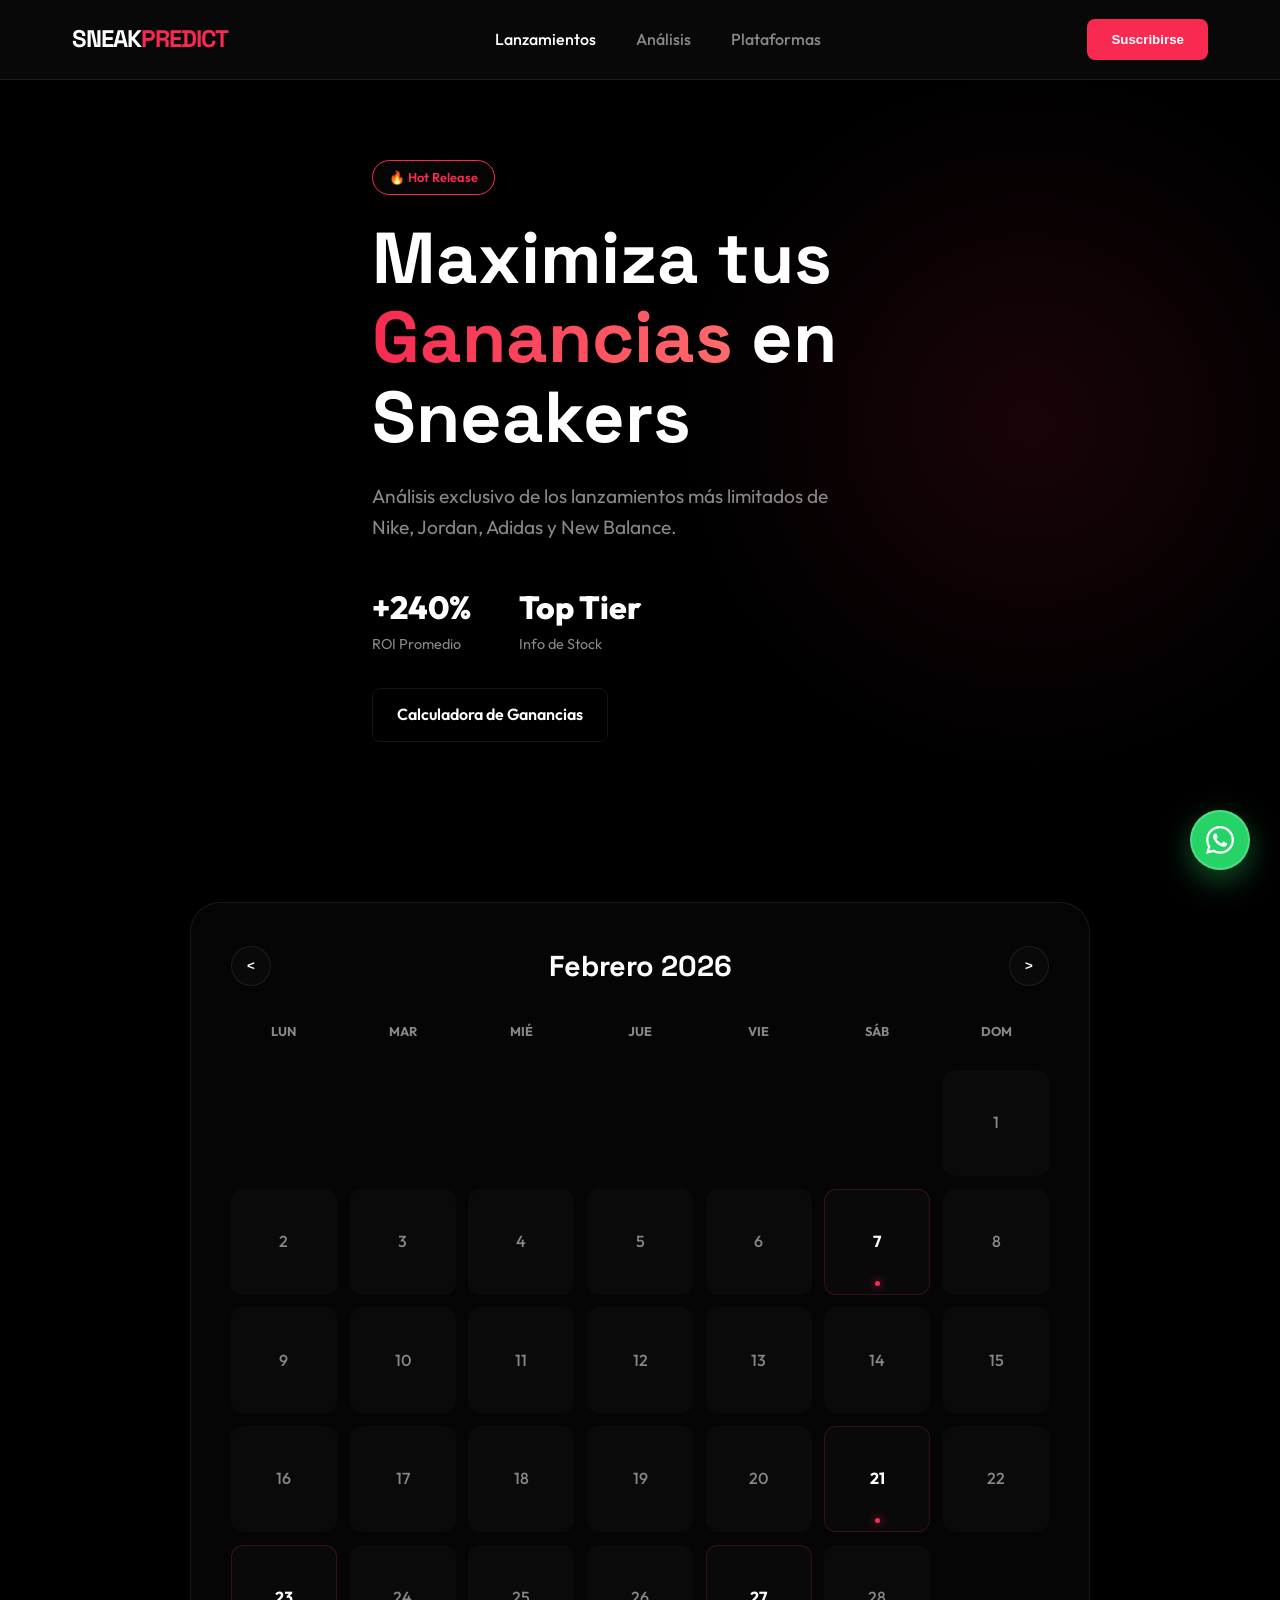
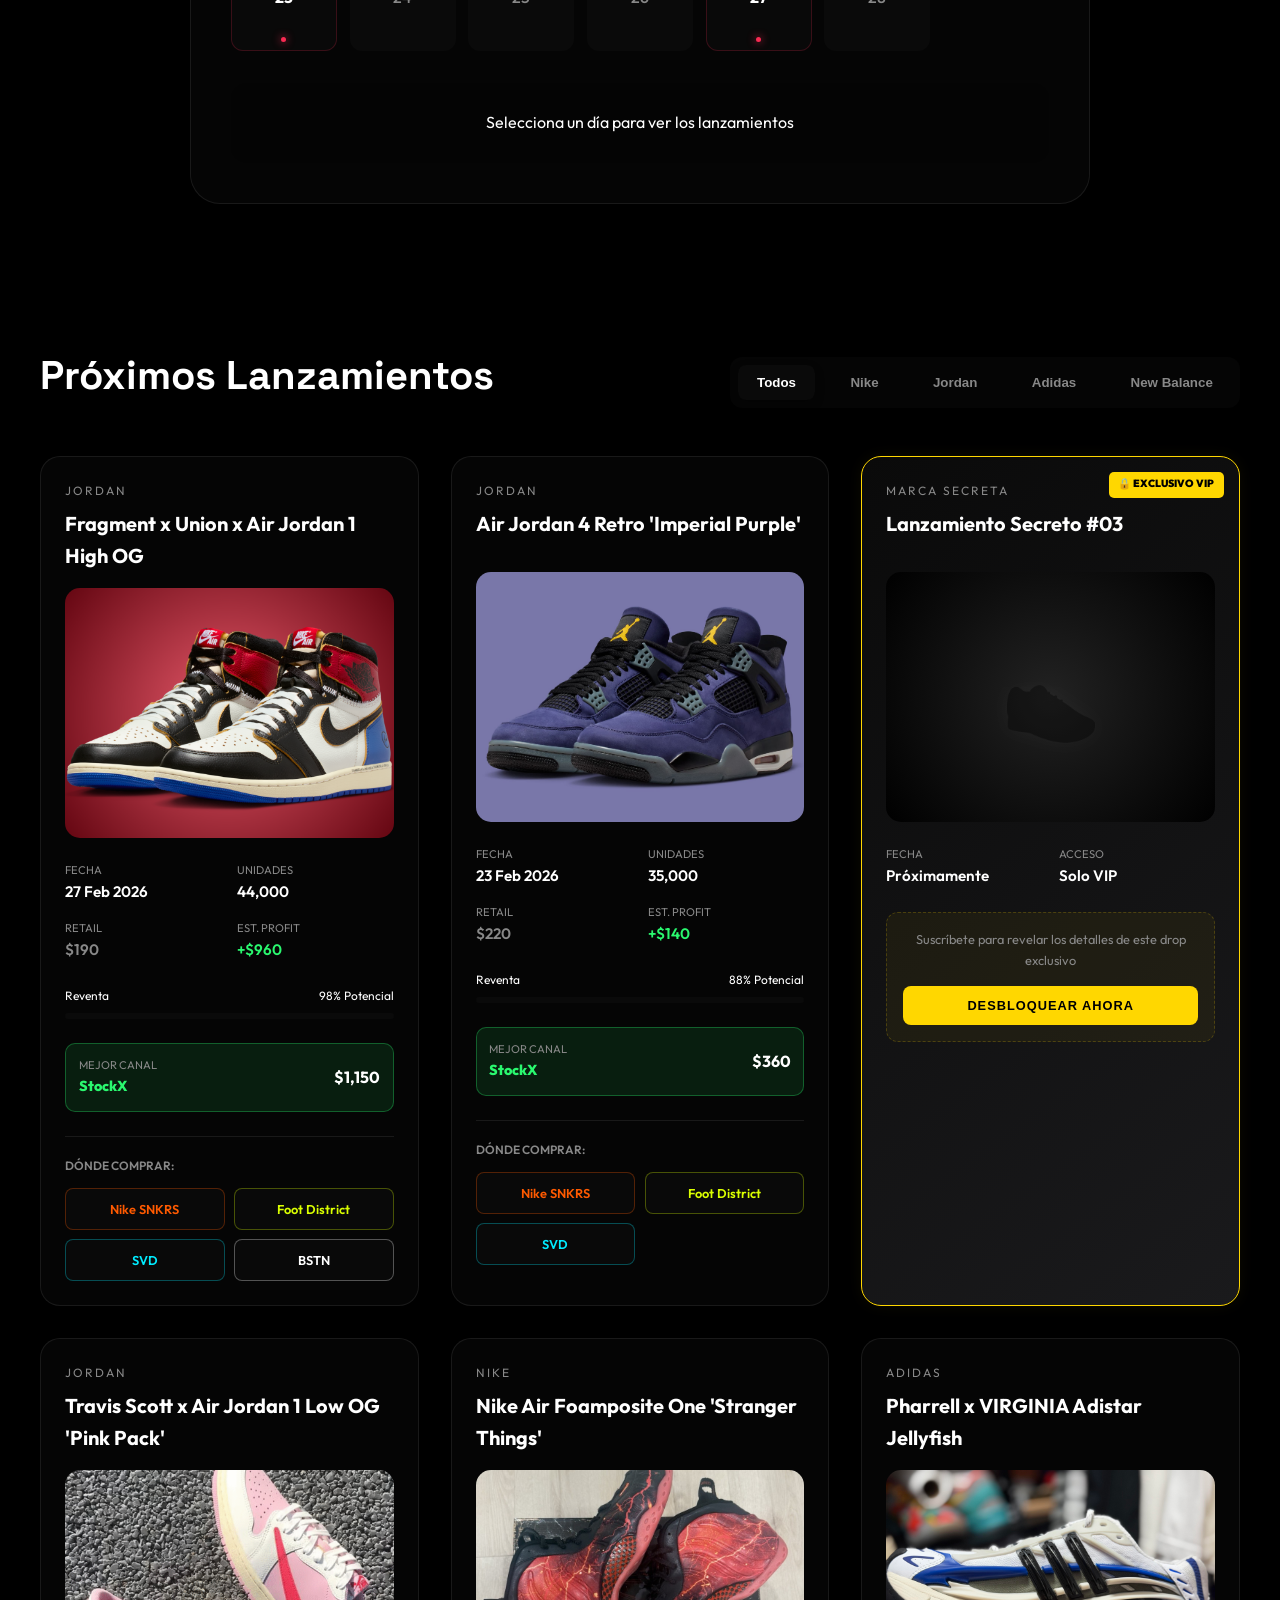
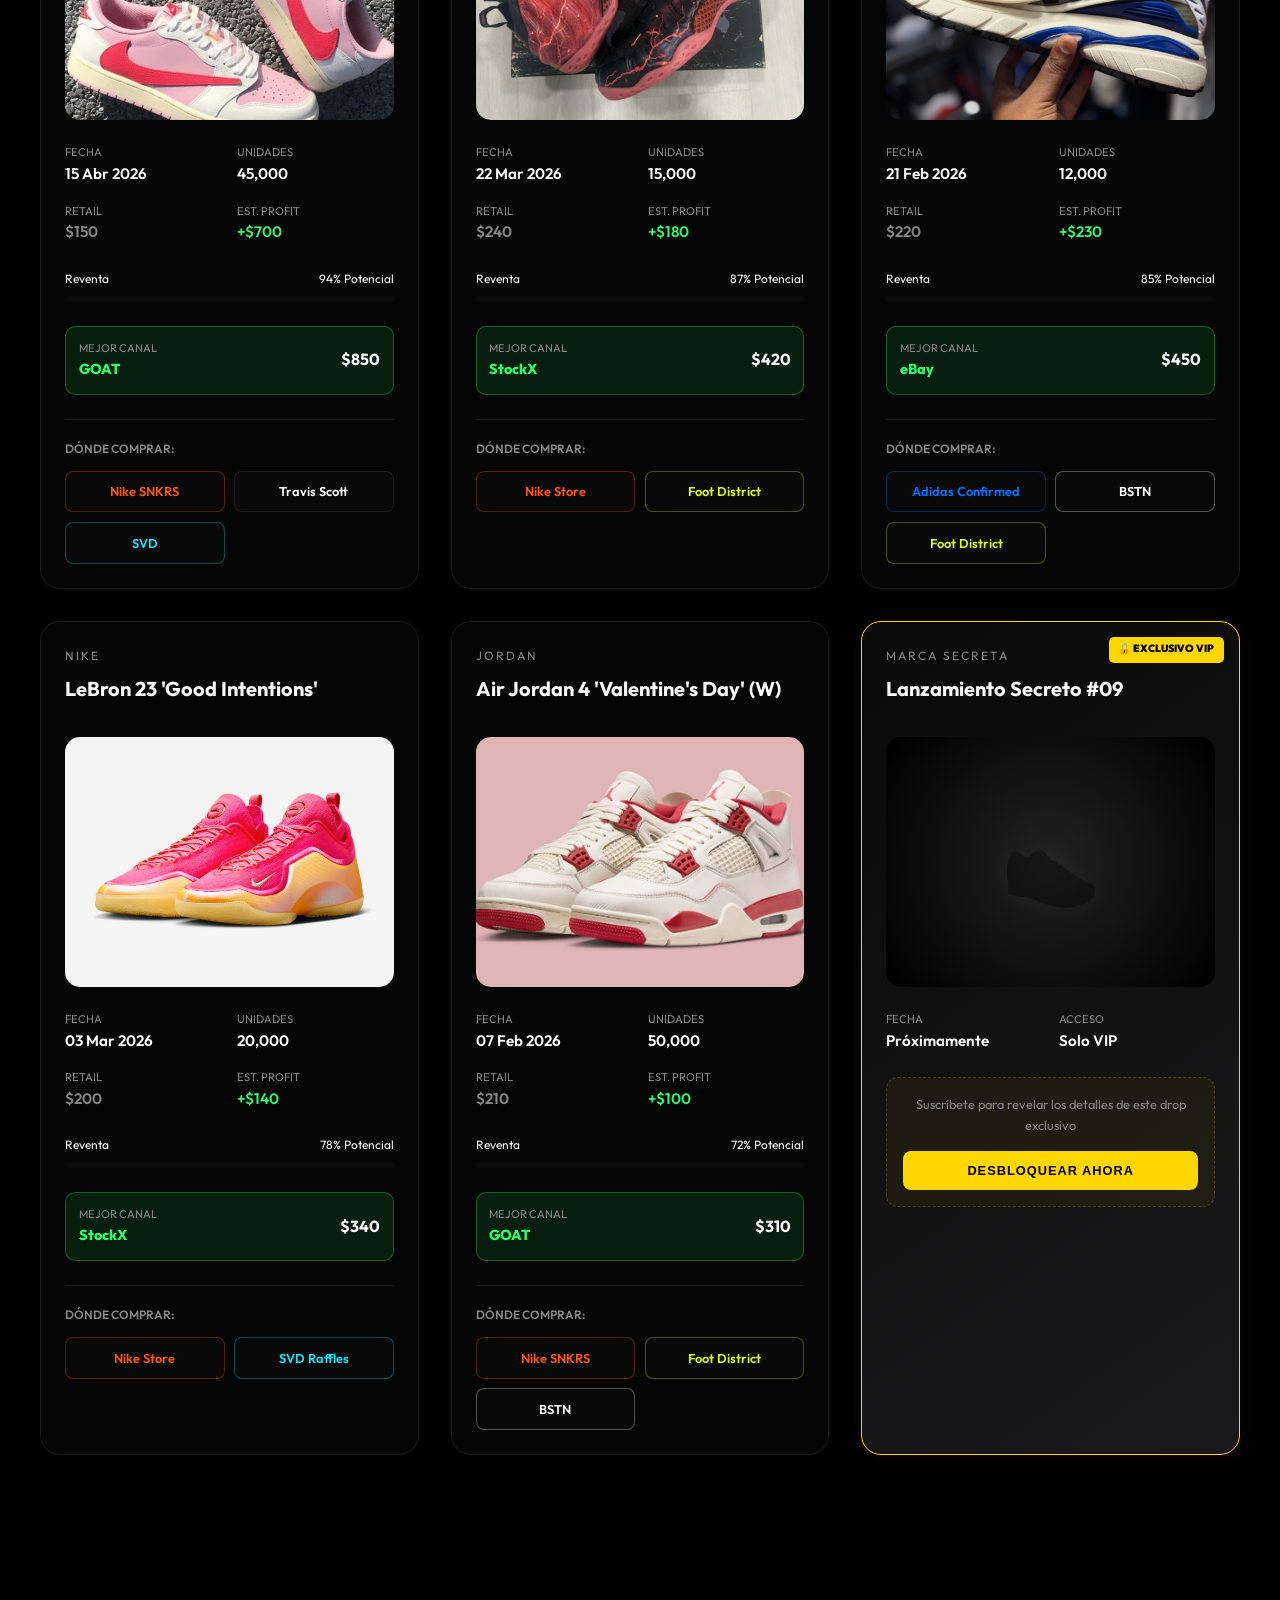
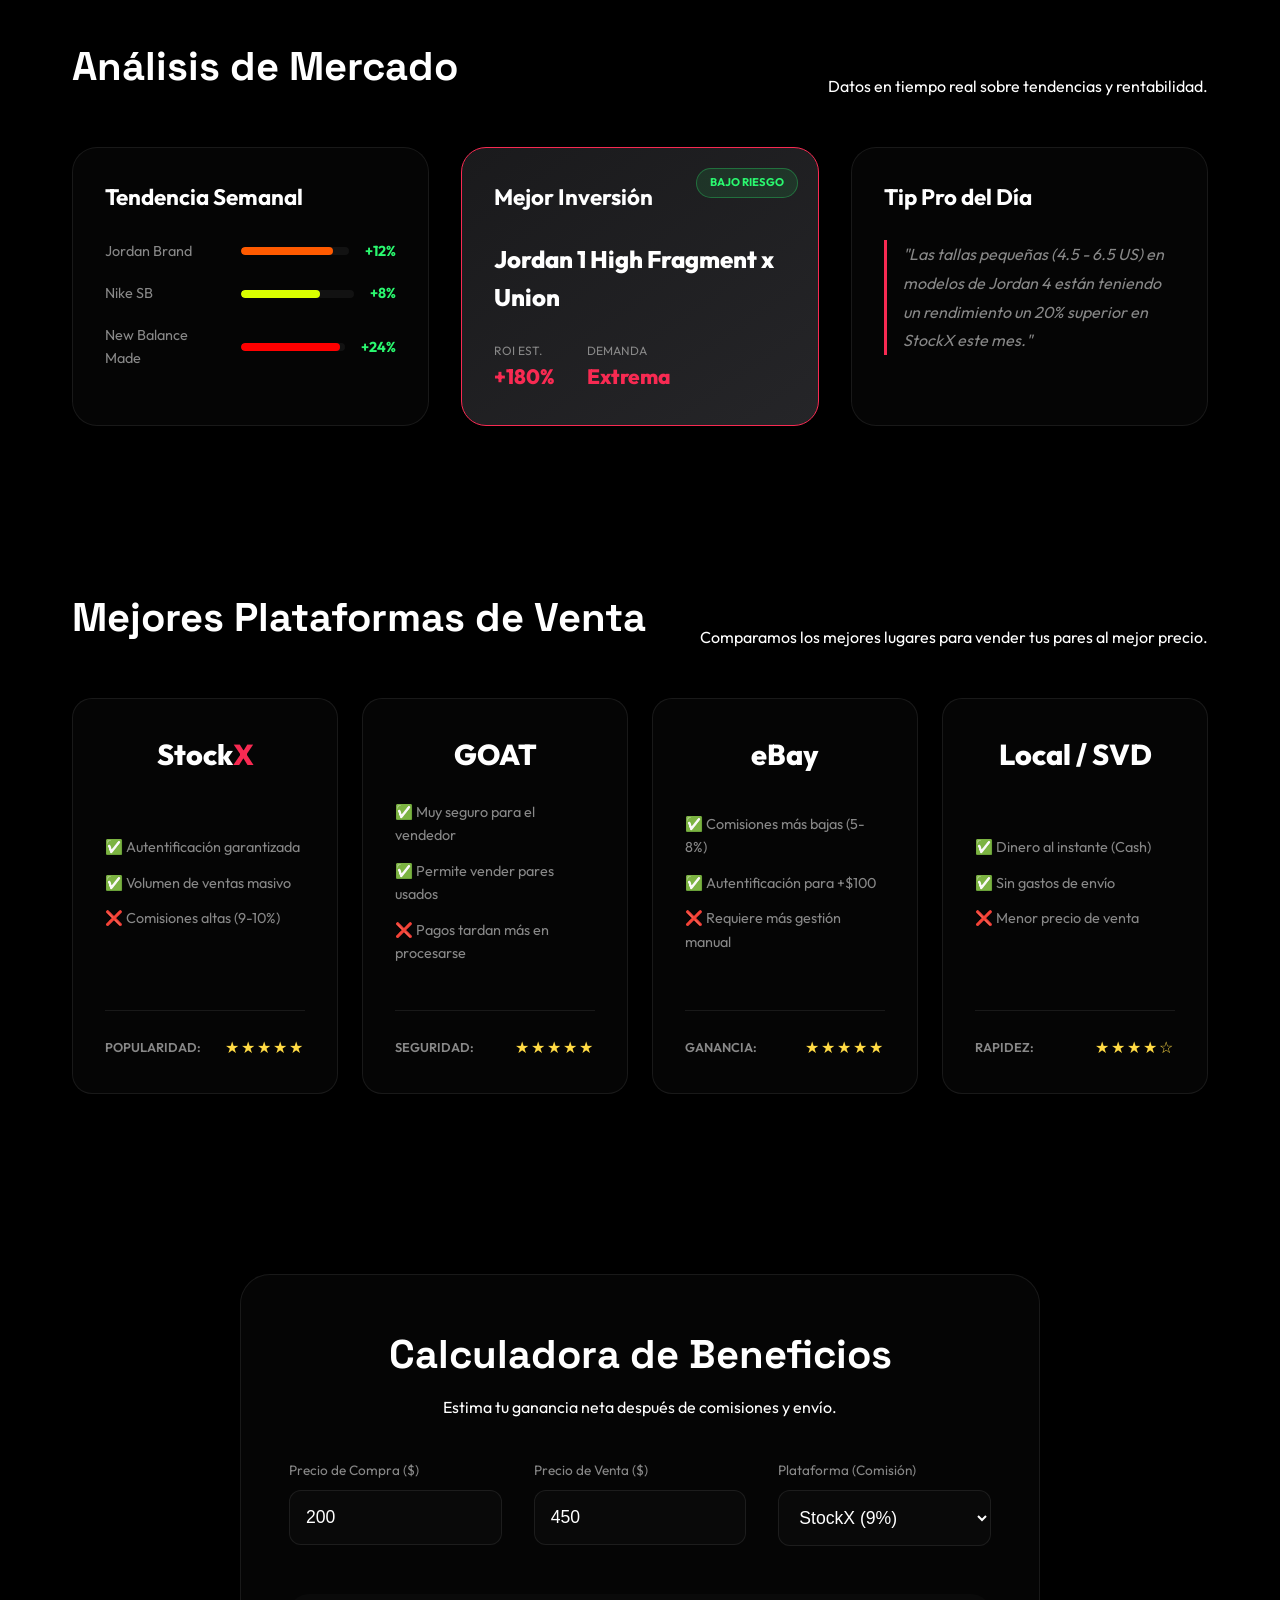
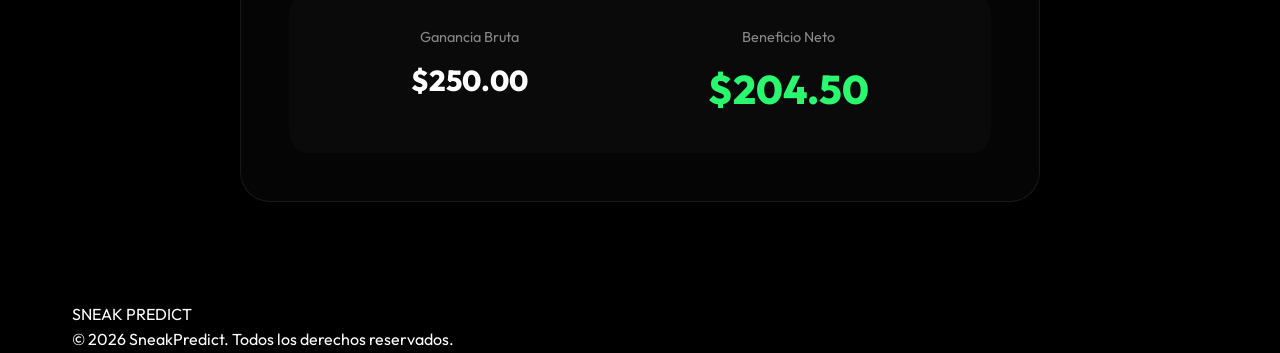
==== commit 670c83da: "Add files via upload" ====
--- a/index.html
+++ b/index.html
@@ -299,6 +299,16 @@
             <div class="footer-logo">SNEAK PREDICT</div>
             <p>&copy; 2026 SneakPredict. Todos los derechos reservados.</p>
     </footer>
+    <div class="floating-contact">
+        <div class="contact-label">¿Dudas? Pregúntame sin compromiso</div>
+        <a href="https://wa.me/34000000000?text=Hola!%20Tengo%20algunas%20dudas%20sobre%20SneakPredict%20VIP"
+            class="whatsapp-btn" target="_blank">
+            <svg viewBox="0 0 448 512">
+                <path
+                    d="M380.9 97.1C339 55.1 283.2 32 223.9 32c-122.4 0-222 99.6-222 222 0 39.1 10.2 77.3 29.6 111L0 480l117.7-30.9c32.4 17.7 68.9 27 106.1 27h.1c122.3 0 224.1-99.6 224.1-222 0-59.3-25.2-115-67.1-157zm-157 341.6c-33.2 0-65.7-8.9-94-25.7l-6.7-4-69.8 18.3L72 359.2l-4.4-7c-18.5-29.4-28.2-63.3-28.2-98.2 0-101.7 82.8-184.5 184.6-184.5 49.3 0 95.6 19.2 130.4 54.1 34.8 34.9 56.2 81.2 56.1 130.5 0 101.8-84.9 184.6-186.6 184.6zm101.2-138.2c-5.5-2.8-32.8-16.2-37.9-18-5.1-1.9-8.8-2.8-12.5 2.8-3.7 5.6-14.3 18-17.6 21.8-3.2 3.7-6.5 4.2-12 1.4-5.5-2.8-23.2-8.5-44.2-27.4-16.3-14.5-27.3-32.5-30.5-38-3.2-5.6-.4-8.6 2.4-11.3 2.5-2.4 5.5-6.5 8.3-9.7 2.8-3.3 3.7-5.6 5.5-9.3 1.8-3.7.9-6.9-.5-9.7-1.4-2.8-12.5-30.1-17.1-41.2-4.5-10.8-9.1-9.3-12.5-9.5-3.2-.2-6.9-.2-10.6-.2-3.7 0-9.7 1.4-14.8 6.9-5.1 5.6-19.4 19-19.4 46.3 0 27.3 20.3 53.7 23.1 57.4 2.8 3.7 39.9 60.9 96.6 85.3 13.5 5.8 24 9.3 32.1 11.9 13.5 4.3 25.8 3.7 35.5 2.3 10.8-1.6 32.8-13.4 37.4-26.4 4.6-13 4.6-24.1 3.2-26.4-1.3-2.5-5-3.9-10.5-6.6z" />
+            </svg>
+        </a>
+    </div>
     <script src="script.js?v=123"></script>
 
 
--- a/style.css
+++ b/style.css
@@ -1159,4 +1159,73 @@
     font-size: 0.9rem;
     font-weight: 600;
     color: white;
+}
+
+/* Floating Contact Button */
+.floating-contact {
+    position: fixed;
+    bottom: 30px;
+    right: 30px;
+    z-index: 999;
+    display: flex;
+    flex-direction: column;
+    align-items: flex-end;
+    gap: 12px;
+}
+
+.contact-label {
+    background: white;
+    color: black;
+    padding: 0.6rem 1.2rem;
+    border-radius: 50px;
+    font-size: 0.9rem;
+    font-weight: 700;
+    box-shadow: 0 10px 25px rgba(0, 0, 0, 0.4);
+    pointer-events: none;
+    opacity: 0;
+    transform: translateX(20px);
+    transition: all 0.3s cubic-bezier(0.175, 0.885, 0.32, 1.275);
+}
+
+.floating-contact:hover .contact-label {
+    opacity: 1;
+    transform: translateX(0);
+}
+
+.whatsapp-btn {
+    width: 60px;
+    height: 60px;
+    background: #25d366;
+    border-radius: 50%;
+    display: flex;
+    align-items: center;
+    justify-content: center;
+    text-decoration: none;
+    box-shadow: 0 10px 30px rgba(37, 211, 102, 0.4);
+    transition: all 0.3s ease;
+    border: 2px solid rgba(255, 255, 255, 0.2);
+}
+
+.whatsapp-btn:hover {
+    transform: scale(1.1) rotate(10deg);
+    box-shadow: 0 15px 40px rgba(37, 211, 102, 0.6);
+}
+
+.whatsapp-btn svg {
+    width: 32px;
+    height: 32px;
+    fill: white;
+}
+
+/* Responsive para el botón */
+@media (max-width: 768px) {
+    .floating-contact {
+        bottom: 20px;
+        right: 20px;
+    }
+
+    .contact-label {
+        display: none;
+        /* En móvil ocultamos el texto para no estorbar */
+    }
 }
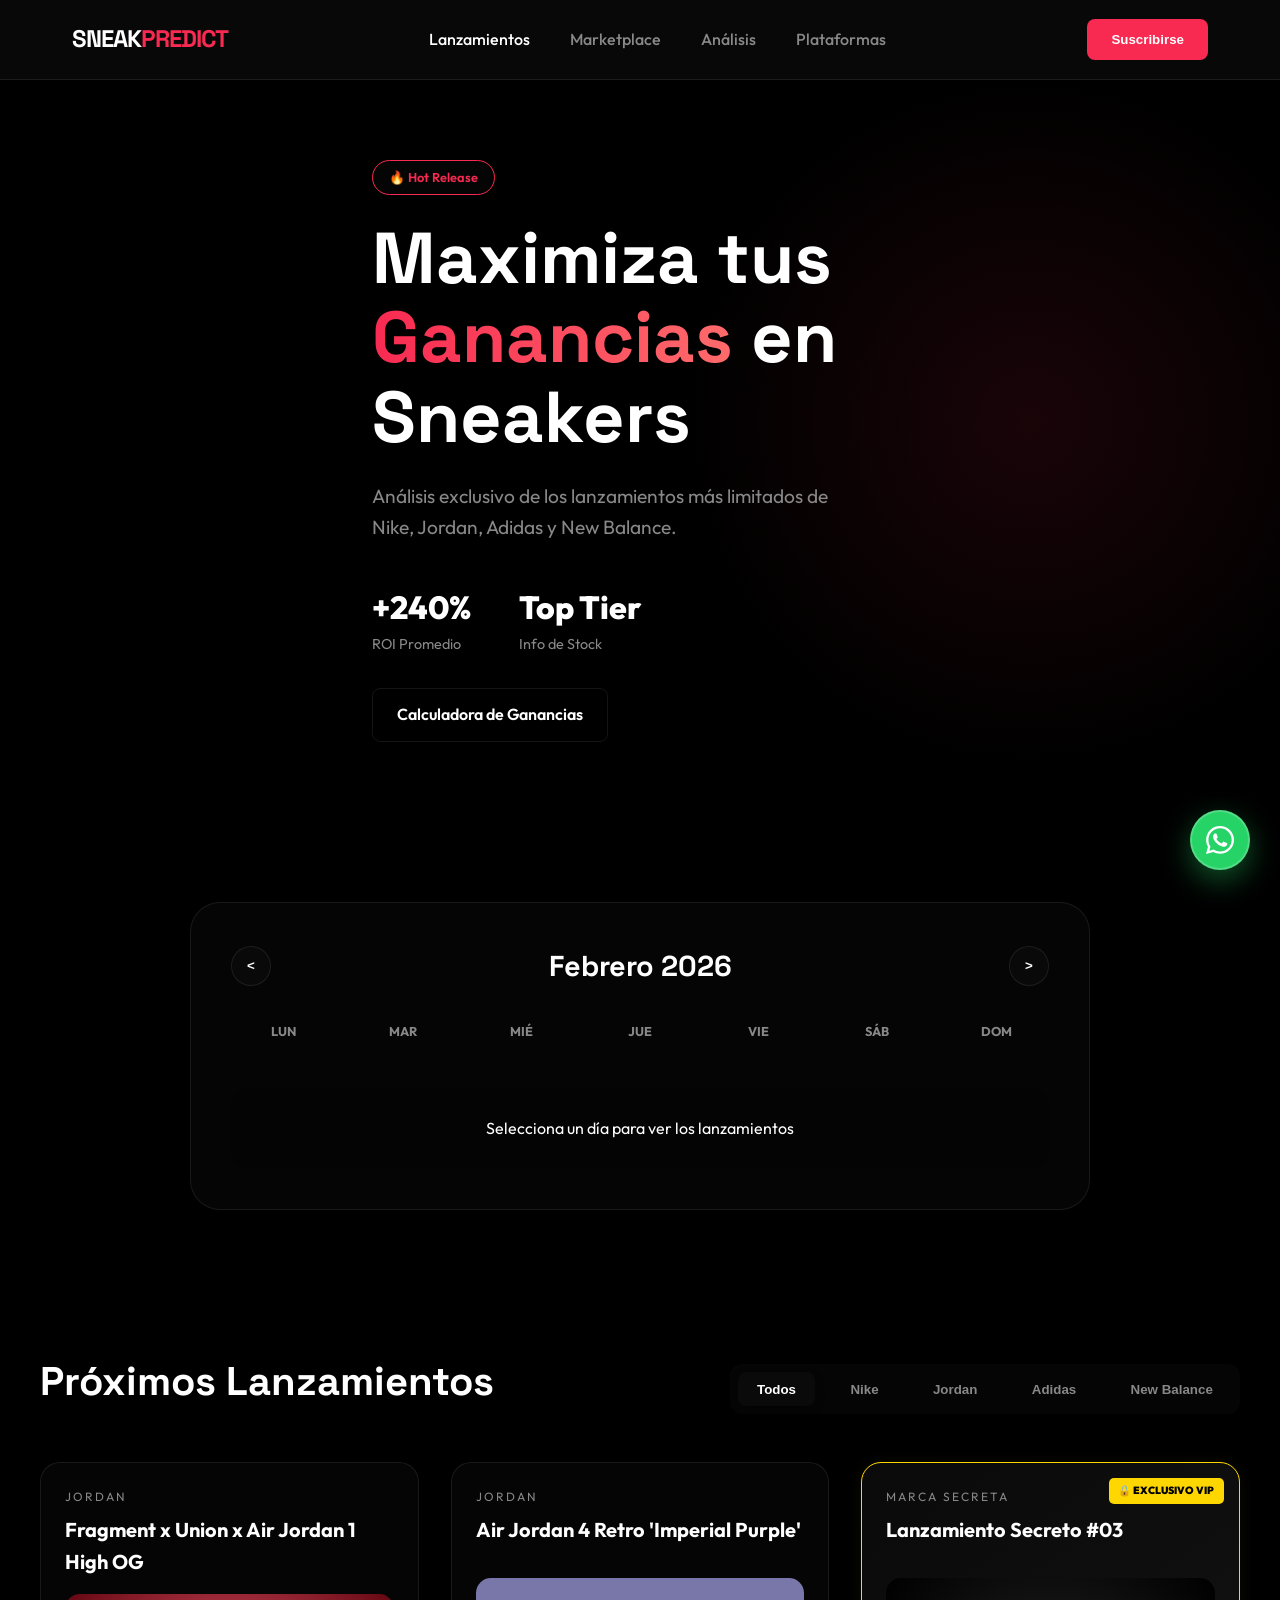
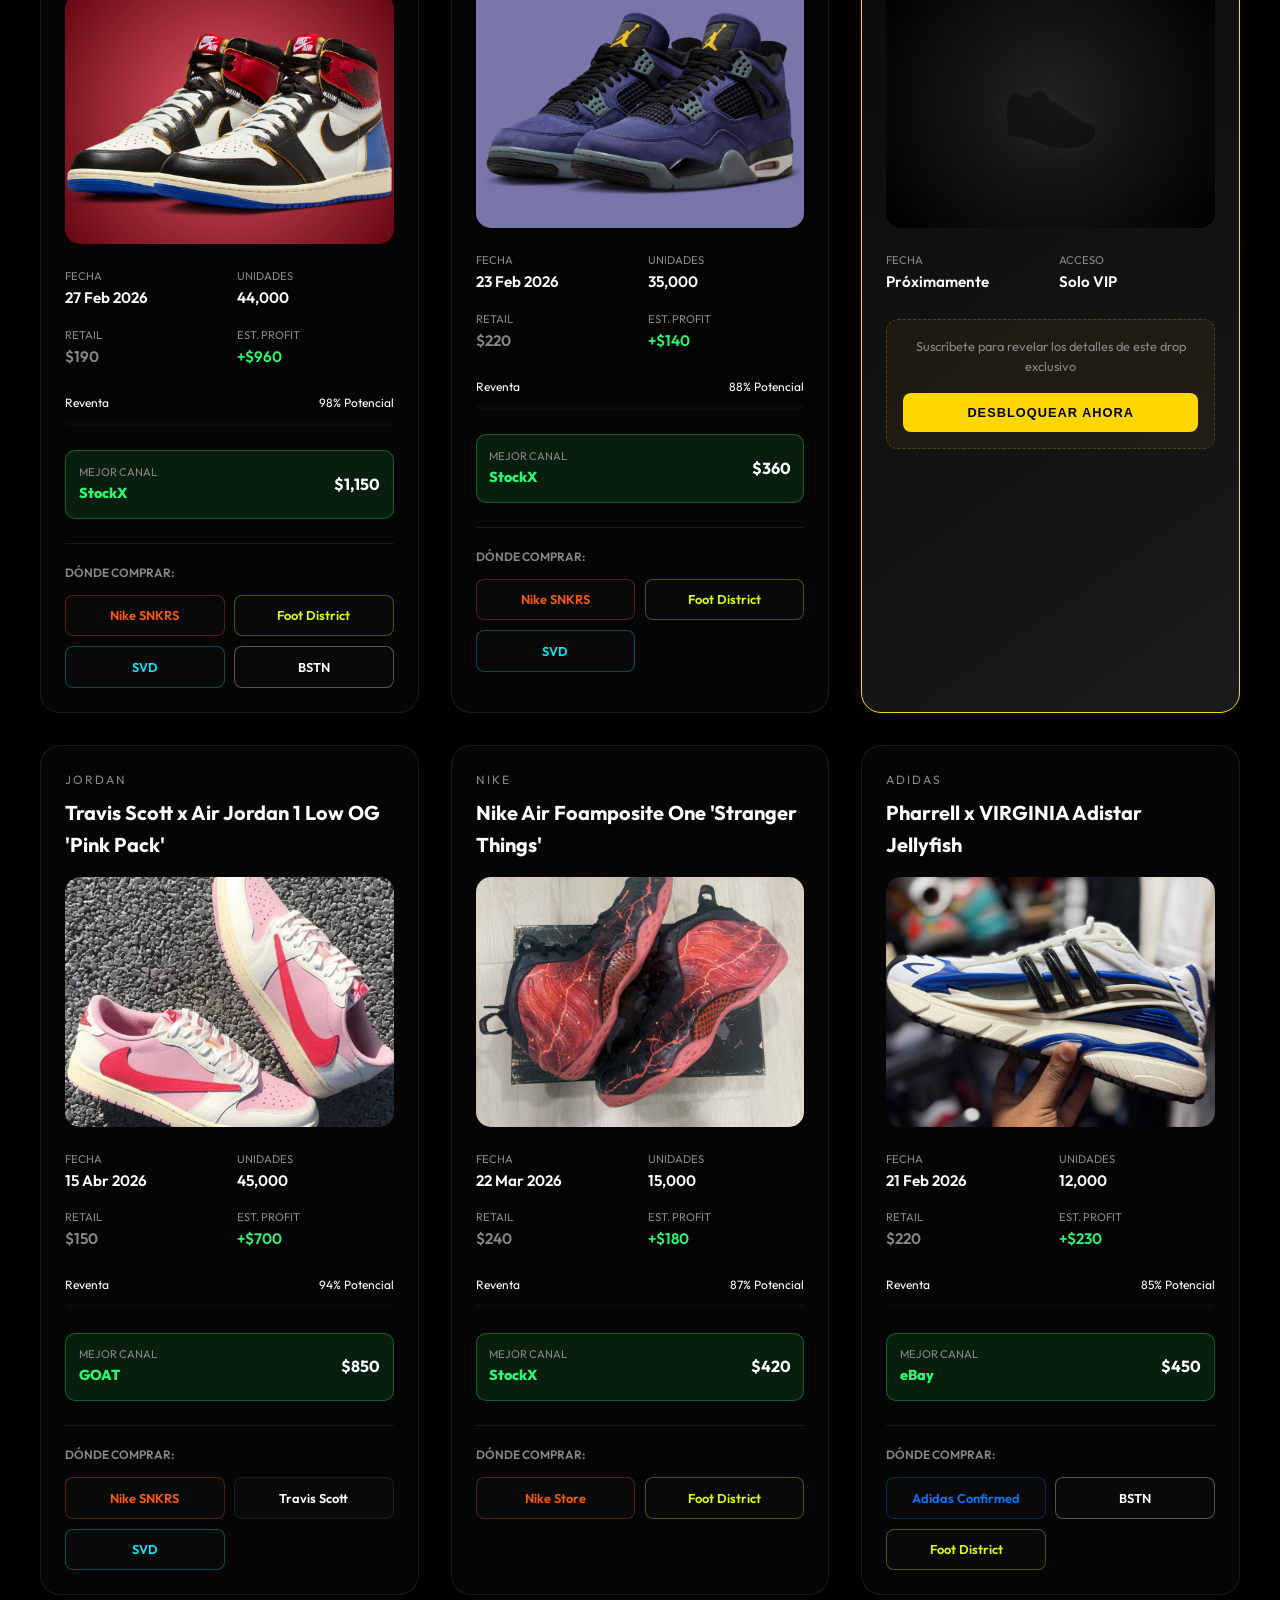
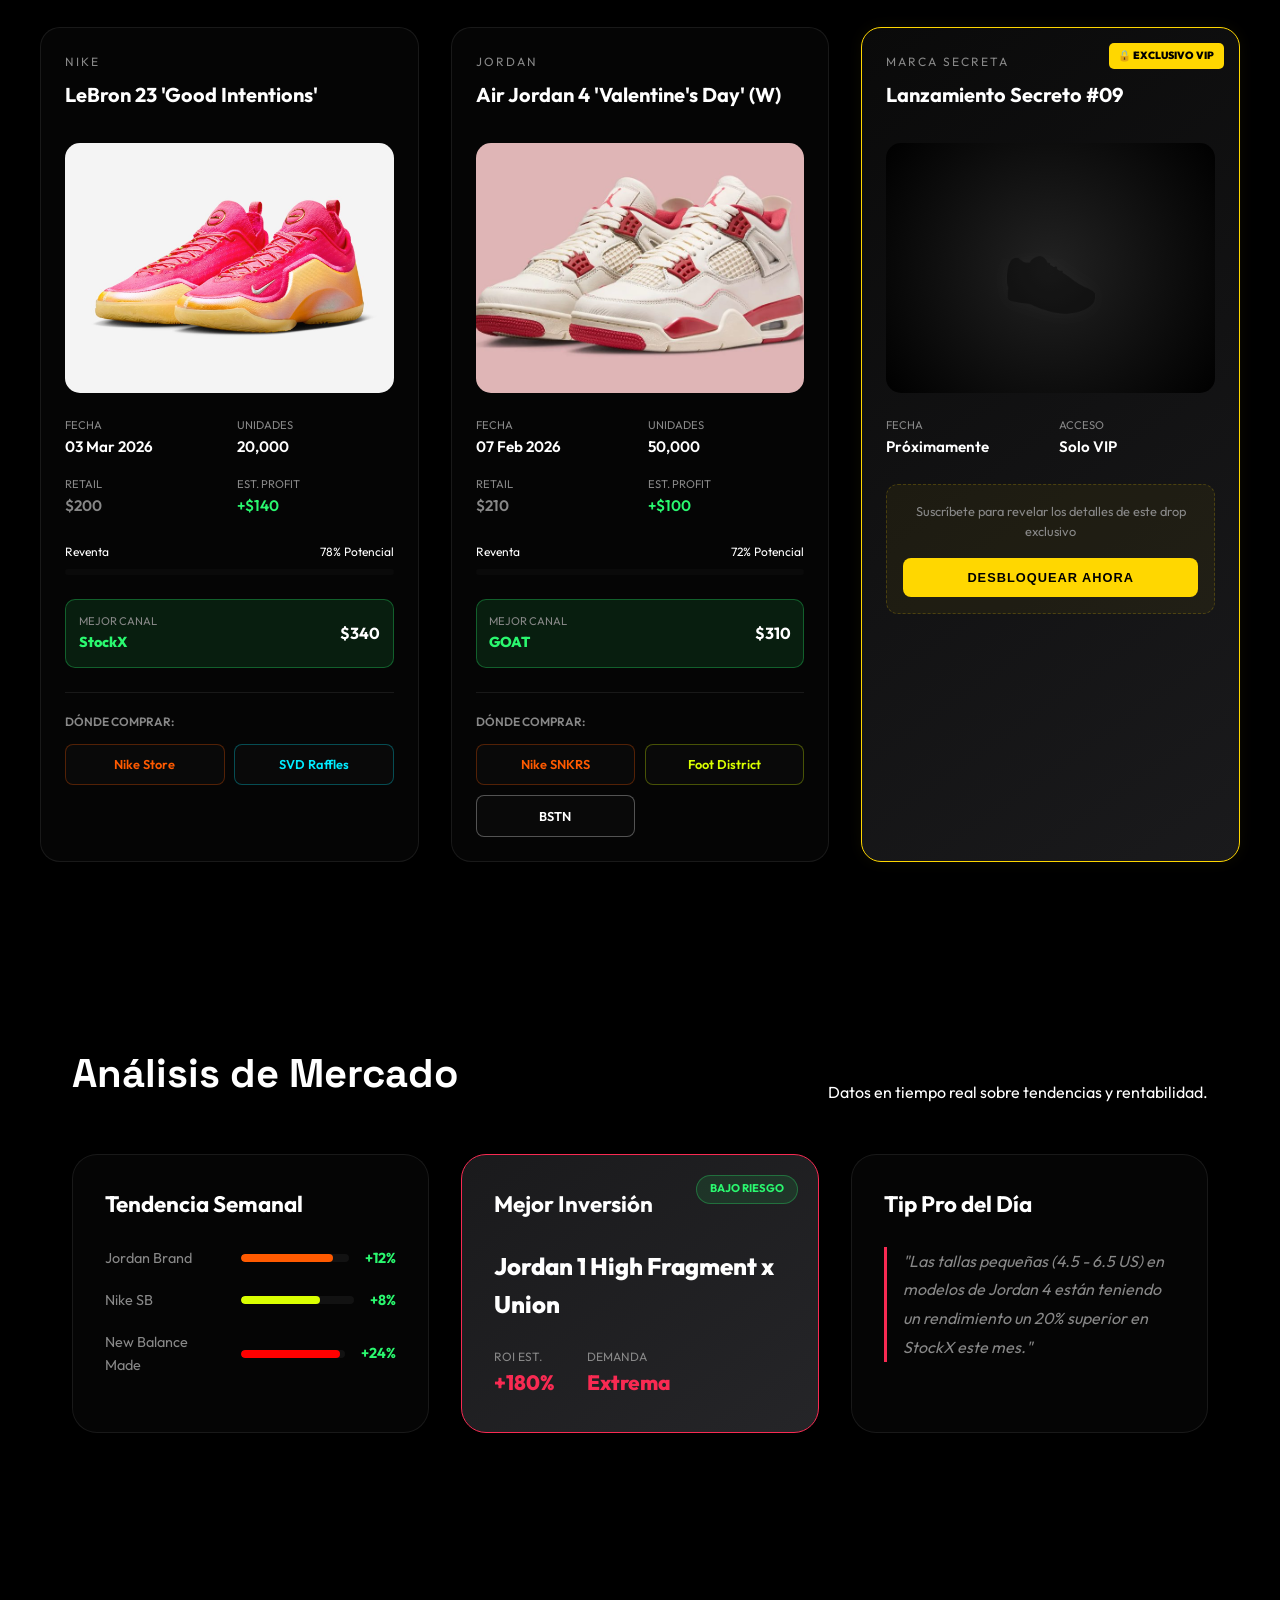
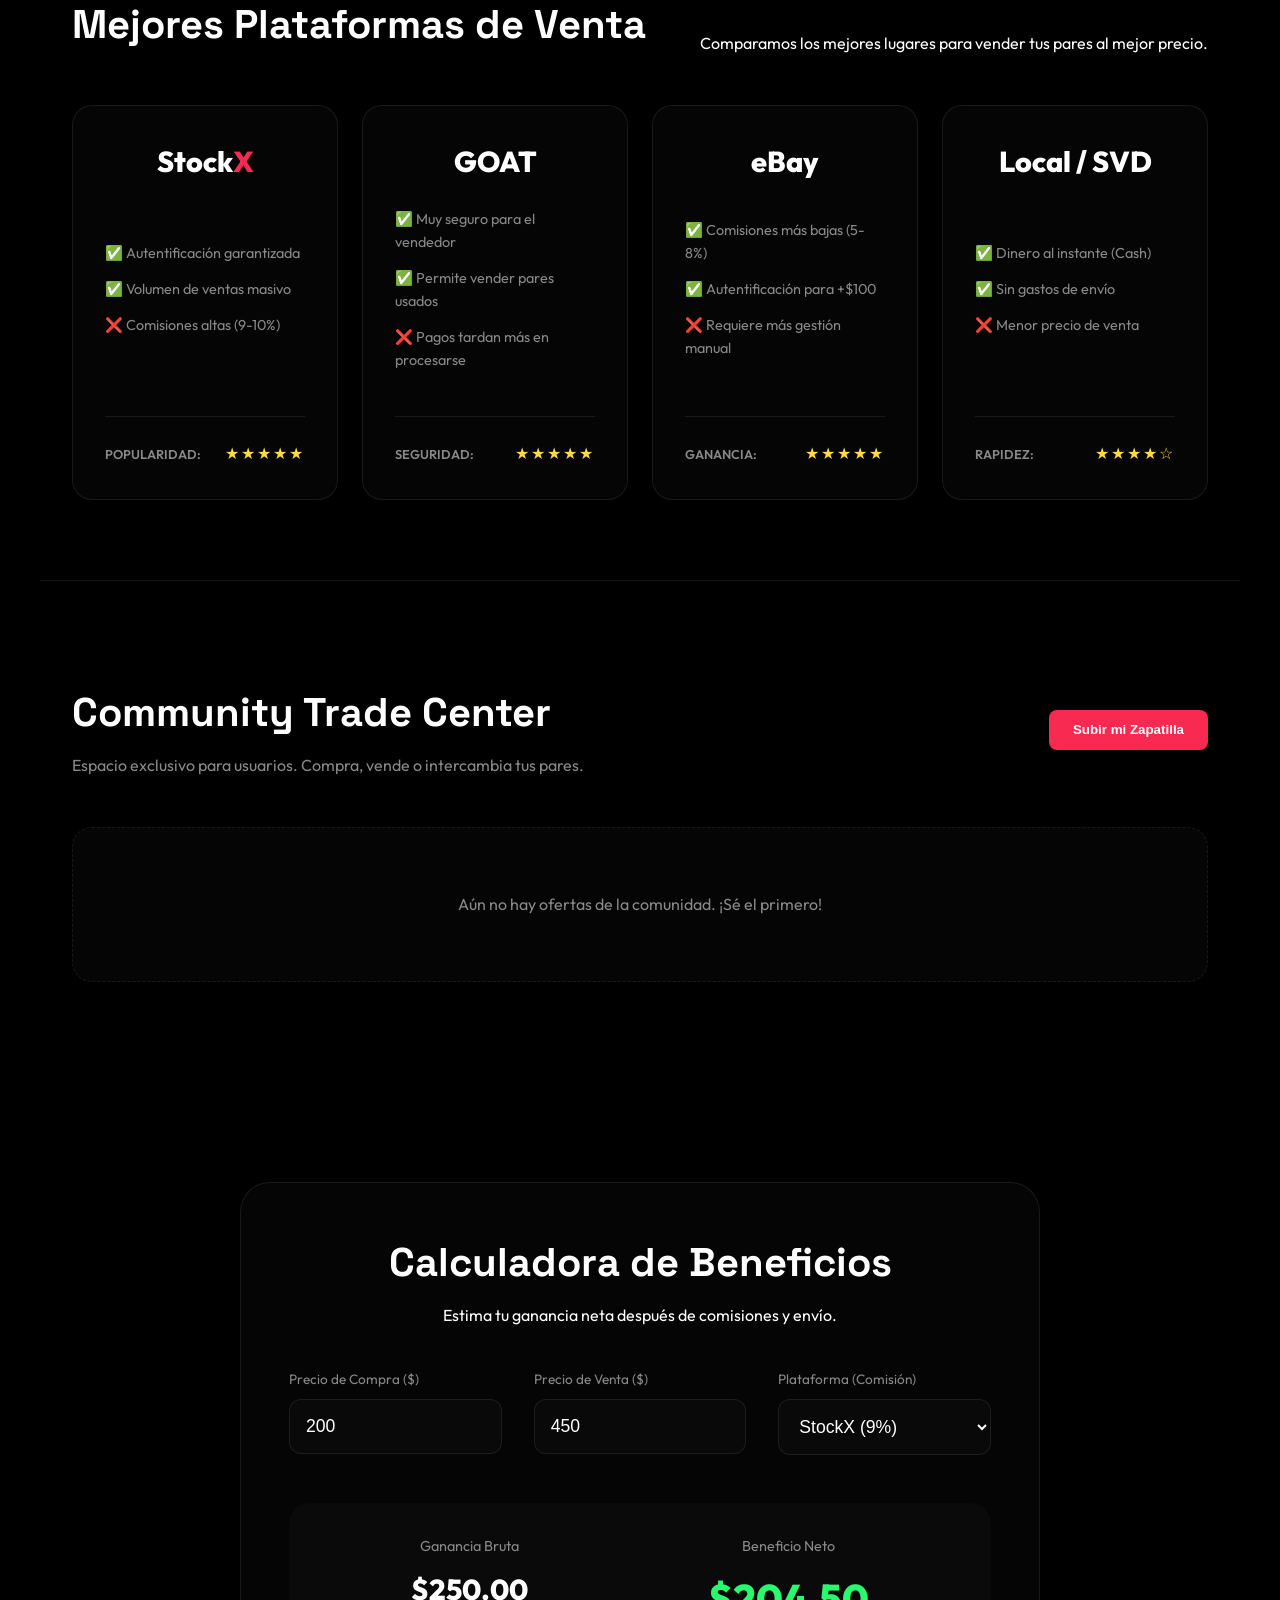
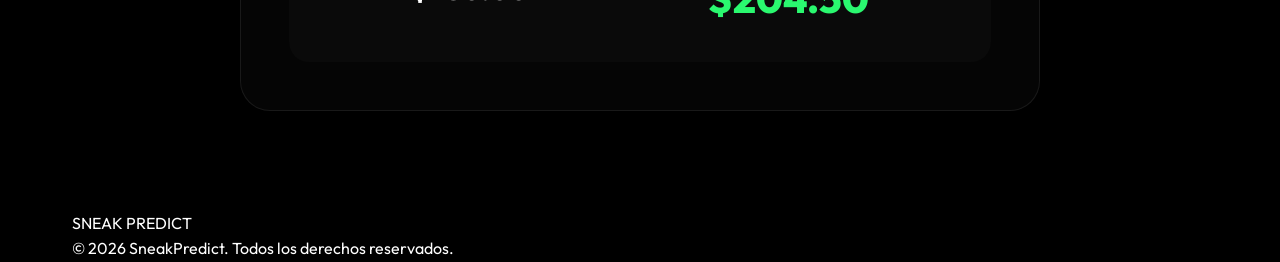
==== commit ae00b1c3: "Add files via upload" ====
--- a/index.html
+++ b/index.html
@@ -4,7 +4,7 @@
 <head>
     <meta charset="UTF-8">
     <meta name="viewport" content="width=device-width, initial-scale=1.0">
-    <link rel="stylesheet" href="style.css?v=123">
+    <link rel="stylesheet" href="style.css?v=1232">
     <link rel="preconnect" href="https://fonts.googleapis.com">
     <link rel="preconnect" href="https://fonts.gstatic.com" crossorigin>
     <link
@@ -18,6 +18,7 @@
             <div class="logo">SNEAK<span>PREDICT</span></div>
             <ul class="nav-links">
                 <li><a href="#lanzamientos" class="active">Lanzamientos</a></li>
+                <li><a href="#marketplace">Marketplace</a></li>
                 <li><a href="#analisis">Análisis</a></li>
                 <li><a href="#plataformas">Plataformas</a></li>
             </ul>
@@ -208,6 +209,23 @@
             </div>
         </section>
 
+        <section id="marketplace" class="marketplace container">
+            <div class="marketplace-header">
+                <div class="header-text">
+                    <h2>Community Trade Center</h2>
+                    <p>Espacio exclusivo para usuarios. Compra, vende o intercambia tus pares.</p>
+                </div>
+                <button class="btn-primary" id="openListModal">Subir mi Zapatilla</button>
+            </div>
+
+            <div class="user-listings-grid" id="userListingsGrid">
+                <!-- Se llenará dinámicamente -->
+                <div class="empty-state">
+                    <p>Aún no hay ofertas de la comunidad. ¡Sé el primero!</p>
+                </div>
+            </div>
+        </section>
+
         <section id="calculadora" class="calculadora container">
             <div class="calculator-card">
                 <div class="calc-header">
@@ -247,6 +265,39 @@
         </section>
     </main>
 
+    <!-- Modal para Subir Producto (Marketplace) -->
+    <div id="listModal" class="modal">
+        <div class="modal-content">
+            <span class="close-modal" id="closeListModal">&times;</span>
+            <div class="modal-header">
+                <h3>Subir Producto al Marketplace</h3>
+                <p>Recuerda: Máximo 3 artículos por usuario.</p>
+            </div>
+            <form id="listingForm" class="vip-form">
+                <div class="form-row">
+                    <input type="text" id="itemName" placeholder="Modelo de la zapatilla (ej: Jordan 4 SB Pine Green)"
+                        required>
+                </div>
+                <div class="form-row">
+                    <input type="text" id="itemSize" placeholder="Talla (US)" required>
+                    <input type="number" id="itemPrice" placeholder="Precio (€)" required>
+                </div>
+                <div class="form-row">
+                    <select id="itemCondition" required>
+                        <option value="" disabled selected>Estado del par</option>
+                        <option value="DS">Deadstock (Nuevo)</option>
+                        <option value="VNDS">VNDS (Casi nuevo)</option>
+                        <option value="USED">Usado</option>
+                    </select>
+                </div>
+                <div class="form-row">
+                    <input type="text" id="itemContact" placeholder="Tu número de WhatsApp (ej: 34600...)" required>
+                </div>
+                <button type="submit" class="btn-primary">Publicar Anuncio</button>
+            </form>
+        </div>
+    </div>
+
     <!-- Modal de Suscripción VIP -->
     <div id="alertModal" class="modal">
         <div class="modal-content vip-modal">
@@ -301,7 +352,7 @@
     </footer>
     <div class="floating-contact">
         <div class="contact-label">¿Dudas? Pregúntame sin compromiso</div>
-        <a href="https://wa.me/34000000000?text=Hola!%20Tengo%20algunas%20dudas%20sobre%20SneakPredict%20VIP"
+        <a href="https://wa.me/34667931574?text=Hola!%20Tengo%20algunas%20dudas%20sobre%20SneakPredict%20VIP"
             class="whatsapp-btn" target="_blank">
             <svg viewBox="0 0 448 512">
                 <path
--- a/style.css
+++ b/style.css
@@ -1148,6 +1148,159 @@
     padding-top: 1.5rem;
 }
 
+/* Marketplace Section */
+.marketplace {
+    padding: 100px 2rem;
+    border-top: 1px solid var(--border);
+}
+
+.marketplace-header {
+    display: flex;
+    justify-content: space-between;
+    align-items: center;
+    margin-bottom: 3rem;
+}
+
+.marketplace-header h2 {
+    font-size: 2.5rem;
+    margin-bottom: 0.5rem;
+}
+
+.marketplace-header p {
+    color: var(--text-muted);
+}
+
+.user-listings-grid {
+    display: grid;
+    grid-template-columns: repeat(auto-fill, minmax(280px, 1fr));
+    gap: 1.5rem;
+}
+
+.user-card {
+    background: linear-gradient(145deg, #0a0a0b, #111112);
+    border: 1px solid var(--border);
+    border-radius: 20px;
+    padding: 1.5rem;
+    position: relative;
+    transition: all 0.3s ease;
+}
+
+.user-card:hover {
+    border-color: var(--primary);
+    transform: translateY(-5px);
+}
+
+.user-card .condition-badge {
+    position: absolute;
+    top: 15px;
+    right: 15px;
+    background: var(--glass);
+    padding: 0.3rem 0.8rem;
+    border-radius: 50px;
+    font-size: 0.7rem;
+    font-weight: 700;
+    color: var(--primary);
+    border: 1px solid var(--primary);
+}
+
+.user-card h4 {
+    font-size: 1.1rem;
+    margin-bottom: 1rem;
+    padding-right: 50px;
+}
+
+.user-card .item-details {
+    display: flex;
+    justify-content: space-between;
+    margin-bottom: 1.5rem;
+    padding-bottom: 1rem;
+    border-bottom: 1px solid var(--border);
+}
+
+.user-card .detail-group {
+    display: flex;
+    flex-direction: column;
+}
+
+.user-card .detail-label {
+    font-size: 0.7rem;
+    color: var(--text-muted);
+    text-transform: uppercase;
+}
+
+.user-card .detail-value {
+    font-weight: 700;
+}
+
+.user-card .card-actions {
+    display: flex;
+    gap: 0.8rem;
+}
+
+.btn-mini {
+    flex: 1;
+    padding: 0.6rem;
+    font-size: 0.8rem;
+    border-radius: 8px;
+    text-align: center;
+    cursor: pointer;
+    font-weight: 600;
+    transition: all 0.2s ease;
+    text-decoration: none;
+}
+
+.btn-offer {
+    background: var(--primary);
+    color: white;
+}
+
+.btn-trade {
+    background: var(--glass);
+    border: 1px solid var(--border);
+    color: white;
+}
+
+.empty-state {
+    grid-column: 1 / -1;
+    text-align: center;
+    padding: 4rem;
+    background: var(--glass);
+    border-radius: 20px;
+    border: 1px dashed var(--border);
+    color: var(--text-muted);
+}
+
+/* Modales personalizados para el form */
+.form-row {
+    display: flex;
+    gap: 1rem;
+    margin-bottom: 1rem;
+}
+
+.form-row input,
+.form-row select {
+    flex: 1;
+    background: rgba(255, 255, 255, 0.05);
+    border: 1px solid var(--border);
+    padding: 1rem;
+    border-radius: 10px;
+    color: white;
+    font-family: inherit;
+}
+
+.form-row select option {
+    background: #111;
+}
+
+.modal-header {
+    margin-bottom: 2rem;
+}
+
+.modal-header h3 {
+    font-size: 1.8rem;
+    margin-bottom: 0.5rem;
+}
+
 .payment-methods span {
     font-size: 0.75rem;
     color: var(--text-muted);
